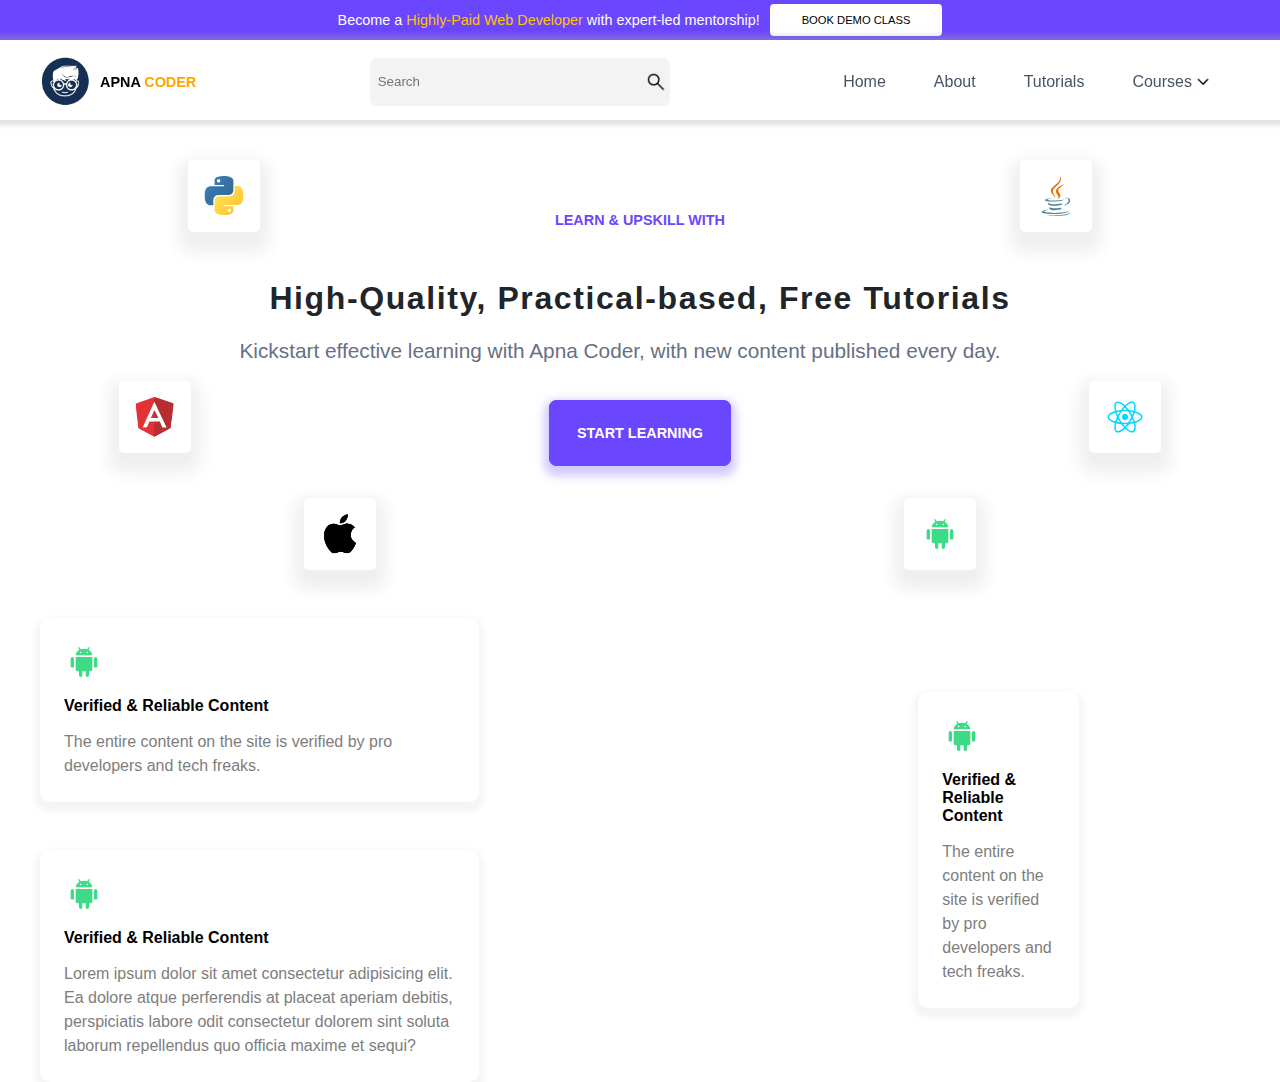
==== index.html @ d1335e88 "UpData Project" ====
<!DOCTYPE html>
<html lang="en">
  <head>
    <meta charset="UTF-8" />
    <meta name="viewport" content="width=device-width, initial-scale=1.0" />
    <title>Apna Coder</title>
    <link rel="stylesheet" href="/Style/App.css" />
    <link rel="shortcut icon" href="./images/logo.png" type="image/x-icon" />
    <link rel="stylesheet" href="./Style/Responsive Design.css">
  </head>
  <body>
    <!-- Top Bar Coding Start -->
    <div class="top_bar flex">
      <p>
        Become a <span> Highly-Paid Web Developer</span> with expert-led
        mentorship!
      </p>

      <button class="top_btn">book demo class</button>
    </div>
    <!-- Top Bar Coding End -->

    <!-- Header Coding Start -->
    <header class="header">
      <div class="header_bar container flex">
        <div class="logo flex">
          <img src="./images/logo.png" alt="" />
          <h3>Apna <span>Coder</span></h3>
        </div>

        <div class="search_bar flex">
          <input type="text" placeholder="Search" />
            <img src="./images/search.png" alt="">
        </div>

        <nav class="nav_bar">
          <ul class="flex">
            <li>Home</li>
            <li>About</li>
            <li>Tutorials</li>
            <li class="flex">
              Courses <img src="./images/arrow.png" alt="" class="img_arrow">

              <div class="courses_bar">
                <div class="box flex">
                  <div class="one flex">
                    <div class="one_img flex">
                      <img src="./images/android-img.svg" alt="" />
                      <span>Web Development</span>
                    </div>
                    <div class="one_img flex">
                      <img src="./images/android-img.svg" alt="" />
                      <span>App Development</span>
                    </div>
                    <div class="one_img flex">
                      <img src="./images/android-img.svg" alt="" />
                      <span>Web Development</span>
                    </div>
                    <div class="one_img flex">
                      <img src="./images/android-img.svg" alt="" />
                      <span>Web Development</span>
                    </div>
                    <div class="one_img flex">
                      <img src="./images/android-img.svg" alt="" />
                      <span>Web Development</span>
                    </div>
                  </div>
                  <div class="two">
                    <h1>Popular Courses</h1>
                    <p>Full Stack Web Development Course WordPress Course</p>

                    <div class="logo flex">
                      <img src="./images/logo.png" alt="" />
                      <h3>Apna <span>Coder</span></h3>
                    </div>
                  </div>
                </div>
              </div>
            </li>
          </ul>
        </nav>
        <img src="./images/menu.png" alt="" class="menu_icon">
      </div>
    </header>
    <!-- Header Coding End -->

    <!-- Home Coding Start -->
    
    <section class="home container">
        <div class="home_bar">
            <div class="logo_pro flex">
                <img src="./images/python-img.svg" alt="">
                <h3>LEARN & UPSKILL WITH</h3>
                <img src="./images/java-img.svg" alt="">
            </div>

            <div class="text_bar">
                <h1>High-Quality, Practical-based, Free Tutorials</h1>
                <p>Kickstart effective learning with Apna Coder, with new content published every day.</p>   
            </div>

            <div class="logo_pro logo_one flex">
                <img src="./images/angular-img.svg" alt="">
                <button class="btn_start">Start Learning</button>
                <img src="./images/react-img.svg" alt="">
            </div>
            
            <div class="logo_pro logo_two flex">
                <img src="./images/apple-img.svg" alt="">
                <img src="./images/android-img.svg" alt="">
            </div>

           </div>
        </div>
    </section>
    <!-- Home Coding End -->

    <!-- Section Coding Start -->

    <section class="section_one flex container">
     <div class="box_one flex">
      <div class="card flex">
        <img src="./images/android-img.svg" alt="">
        <h1>Verified & Reliable Content</h1>
        <p>The entire content on the site is verified by pro developers and tech freaks.</p>
      </div>

      <div class="card flex">
        <img src="./images/android-img.svg" alt="">
        <h1>Verified & Reliable Content</h1>
        <p>Lorem ipsum dolor sit amet consectetur adipisicing elit. Ea dolore atque perferendis at placeat aperiam debitis, perspiciatis labore odit consectetur dolorem sint soluta laborum repellendus quo officia maxime et sequi?</p>
      </div>
     </div>

     <div class="box_two flex">
      <div class="card flex">
        <img src="./images/android-img.svg" alt="">
        <h1>Verified & Reliable Content</h1>
        <p>The entire content on the site is verified by pro developers and tech freaks.</p>
      </div>
     </div>

    
    </section>

    <!-- Section Coding End -->

    <script src="JavaScript/script.js"></script>
  </body>
</html>
---- Style/App.css ----
* {
    padding: 0;
    margin: 0;
    box-sizing: border-box;
    font-family: sans-serif;
}

:root {
    --label-color-1: #667085;
    --label-color-2: #475467;
    --label-color-3: #fff;
    --label-color-4: #6b46ff;
    --label-color-5: #101828;
    --label-color-6: #344054;
    --label-color-7: #18254a;
    --label-color-8: #828fa1;
    --label-color-9: #000;
    --label-color-10: #666;
    --label-color-11: #0556f3;
    --label-color-12: #163269;
    --label-color-13: #354051;
    --label-color-14: #212529;
    --label-color-15: #007bff;
    --label-color-16: #16181b;
    --label-color-17: #99b0bb;
    --label-color-18: #86a1ae;
}

.container {
    margin-inline: auto;
    padding-inline: 40px;
}

.flex {
    display: flex;
    align-items: center;
}

ul {
    list-style: none;
}

/* ==================================== */

/* ========= Top Bar Coding Start ======== */

.top_bar {
    width: 100%;
    height: 40px;
    background-color: var(--label-color-4);
    justify-content: center;
    gap: 10px;
    position: fixed;
    top: 0; left: 0; right: 0;
    z-index: 99;
}

.top_bar p {
    color: white;
    font-size: 0.9rem;
}

.top_bar span {
    color: #ffc300;
}

.top_bar .top_btn {
    padding: 0.6rem 2rem;
    border-radius: 4px;
    border: none;
    background-color: #ffff;
    text-transform: uppercase;
    font-size: 0.7rem;
}

/* ========= Top Bar Coding End ======== */

/* ========= Header Coding End ======== */

.header {
    width: 100%;
    height: 80px;
    background-color: white;
    box-shadow: 0 0 5px 5px rgba(168, 168, 168, 0.342);
    position: fixed;
    top: 2.5rem;
    left: 0;
    z-index: 99;
}

.header .header_bar {
    justify-content: space-between;
    padding-top: 1rem;
}

.header_bar .search_bar {
    width: 25%;
    height: 3rem;
    background-color: rgb(243, 243, 243);
    padding-left: 0.5rem;
    justify-content: space-between;
    border-radius: 7px;
}

.header_bar .search_bar input {
    width: 100%;
    border: none;
    outline: none;
    background-color: rgb(243, 243, 243);
}

.header_bar .search_bar img {
    width: 25px;
    padding-right: 0.2rem;
}

.header_bar .logo img {
    width: 50px;
}

.header_bar .logo h3 {
    padding-left: 10px;
    text-transform: uppercase;
    font-size: 0.9rem;
}

.header_bar .logo span {
    color: #ffa600;
}

.header_bar nav ul {
    gap: 3rem;
}

.header_bar nav ul li {
    color: var(--label-color-2);
    cursor: pointer;
    transition: 0.4s;
}

.header_bar nav ul li:hover {
    color: var(--label-color-4);
}

nav ul li:hover .courses_bar {
    display: block;
}

.img_arrow {
    width: 20%;
    transition: 0.3s;
}

.img_arrow:hover  {
    transform: rotate(180deg);
}

.menu_icon {
    display: none;
}

.header_bar .courses_bar {
    width: 50vw;
    height: 20rem;
    background-color: white;
    border-radius: 5px;
    box-shadow: 0 0 10px 5px rgba(175, 175, 175, 0.212);
    position: absolute;
    top: 3.4rem;
    right: 3rem;
    gap: 180px;
    padding: 0.7rem;
    display: none;
}

.courses_bar .box {
    align-items: start;
    gap: 100px;
    padding-right: 5rem;
}

.courses_bar .box .one {
    flex-direction: column;
    gap: 20px;
    width: 100%;
}

.courses_bar .box .one .one_img img {
    width: 2.5rem;
    height: 2.5rem;
    background-color: #007bff;
    padding: 0.3rem;
    border-radius: 5px;
}

.courses_bar .box .one .one_img span {
    font-size: 0.8rem;
    padding-left: 10px;
    color: #163269;
}

.courses_bar .box .two  {
    padding-left: rem;
}

.courses_bar .box .two h1 {
    font-size: 1rem;
    color: #163269;
}

.courses_bar .box .two p {
    width: 150%;
    padding-top: 1rem;
    line-height: 30px;
    color: #163269;
}

.courses_bar .box .logo {
    position: absolute;
    bottom: 1rem;
    color: #163269;
}

/* ========= Header Coding End ======== */


/* ========= Home Coding Style ======== */

.home .home_bar {
    margin-top: 10rem;
}

.home .home_bar .logo_pro {
    justify-content: space-around;
}

.home .home_bar .logo_pro h3 {
    color: var(--label-color-4);
    font-size: 0.9rem;
    padding-top: 3rem;
    animation: Geting 2.5s ease-in-out;
    animation-fill-mode: both;
}

.home_bar .logo_pro img {
    width: 4.5rem;
    height: 4.5rem;
    background-color: white;
    box-shadow: 0 10px 15px 10px rgba(56, 56, 56, 0.082);
    border-radius: 5px;
    padding: 1rem;
    cursor: pointer;
    animation: Geting 2s ease-in-out;
}

.home_bar .text_bar {
    text-align: center;
    padding-top: 1rem;
}

.home_bar .text_bar h1 {
    letter-spacing: 0.1rem;
    font-size: 2rem;
    color: var(--label-color-14);
    padding-top: 2rem;
    animation: Geting 2.5s ease-in-out;
    animation-fill-mode: both;
}

.home_bar .text_bar p {
    color: var(--label-color-1);
    padding-top: 1rem;
    font-size: 1.3rem;
    width: 90%;
    padding-left: 5rem;
    line-height: 35px;
    animation: Geting 2.5s ease-in-out;
    animation-fill-mode: both;
}

.home_bar .logo_one  {
    gap: 200px;
}

.logo_one .btn_start {
    padding: 1.5rem 1.7rem;
    border: none;
    border-radius: 7px;
    color: white;
    background-color: var(--label-color-4);
    font-weight: bold;
    font-size: 0.9rem;
    margin-top: 2rem;
    transition: 0.3s;
    border: 1px solid var(--label-color-4);
    box-shadow: 0 5px 10px 5px #6b46ff4b;
    text-transform: uppercase;
    animation: Geting 2.5s ease-in-out;
    animation-fill-mode: both;
}

.logo_one .btn_start:hover {
    background-color: white;
    color: var(--label-color-4);
}

.home_bar .logo_two {
    padding-top: 2rem;
}

.home_bar .logo_two .img_home {
    width: 50%;
    padding-top: 5rem;
}

/* ========= Home Coding End ======== */

/* ========= Section One Coding Start ======== */
.section_one .box_one {
    flex-direction: column;
    align-items: start;
}

.card {
    width: 50%;
    height: 30%;
    background-color: #ffffff;
    border-radius: 10px;
    box-shadow: 0 5px 5px 5px rgba(179, 179, 179, 0.13);
    flex-direction: column;
    align-items: start;
    gap: 15px;
    padding: 1.5rem;
    margin-top: 3rem;
}

.card img {
    width: 40px;
    background-color: white;
    border-radius: 5px;
}

.card h1 {
    font-size: 1rem;
    color: black;
}

.card p {
    color: rgb(126, 125, 125);
    line-height: 1.5rem;
}







/* ========= Section One Coding End ======== */


@keyframes Geting {
    0% {
        opacity: 0;
        transform: translateY("300px");
    }

    100% {
        opacity: 1;
        transform: translateY("0");
    }
}
---- Style/Responsive Design.css ----
/* ==================== Responsive Desing ==================== */
/* =========== Responsive 930PX =========== */
@media (max-width: 930px) {
    .top_bar {
        width: 100%;
    }

    .menu_icon {
        display: block;
        width:30px;
    }

    .header_bar .nav_bar {
        display: block;
        position: absolute;
        top: 5rem;
        right: -100%;
        width: 20rem;
        height: 40vh;
        background-color:white;
        border-radius: 5px;
        box-shadow: 0 10px 5px 5px rgba(128, 128, 128, 0.185);
    }

    .header_bar .nav_bar.nav {
        right: 0;
    }

    .header_bar .nav_bar ul {
        padding-top: 1rem;
        flex-direction: column;
    }

    .nav_bar ul li:nth-child(4) {
        padding-left: 2rem;
    }

    .header_bar .search_bar {
        width: 50%;
    }
}

/* =========== Responsive 769PX =========== */

@media (max-width: 769px) {
    .top_bar p {
        width: 40vh;
    }

    .header_bar .search_bar {
        width: 50%;
    }

    .home_bar .logo_one {
        gap: 0;
    }
}

/* =========== Responsive 500PX =========== */
@media (max-width: 500px) {
    .top_bar {
        padding: 1rem;
    }

    .top_bar p {
        font-size: 0.5rem;
    }

    .top_bar .top_btn {
        width: 10rem;
        height: 2rem;
        font-size: 8px;
        font-weight: bold;
    }

    .header_bar .logo img {
        width: 30px;
    }

    .header_bar .logo h3 {
        font-size: 0.7rem;
        padding-left: 5px;
    }

    .header_bar .search_bar {
        width: 40%;
        height: 2.5rem;
    }

    .logo_pro img {
        display: none;
    }
}

/* ============ Responsive 370px ============ */
@media (max-width: 481px) {
    .home .home_bar .logo_pro h3 {
        font-size: 1rem;
    }

    .home .home_bar .text_bar h1 {
        font-size: 1.5rem;
    }

    .home .home_bar .text_bar p {
        font-size: 1rem;
        width: 120%;
        position: relative;
        right: 4rem;
        line-height: 25px;
    }

    .home .home_bar .logo_pro button {
        padding: 1rem 1rem;
        font-size: 0.6rem;
    }

}
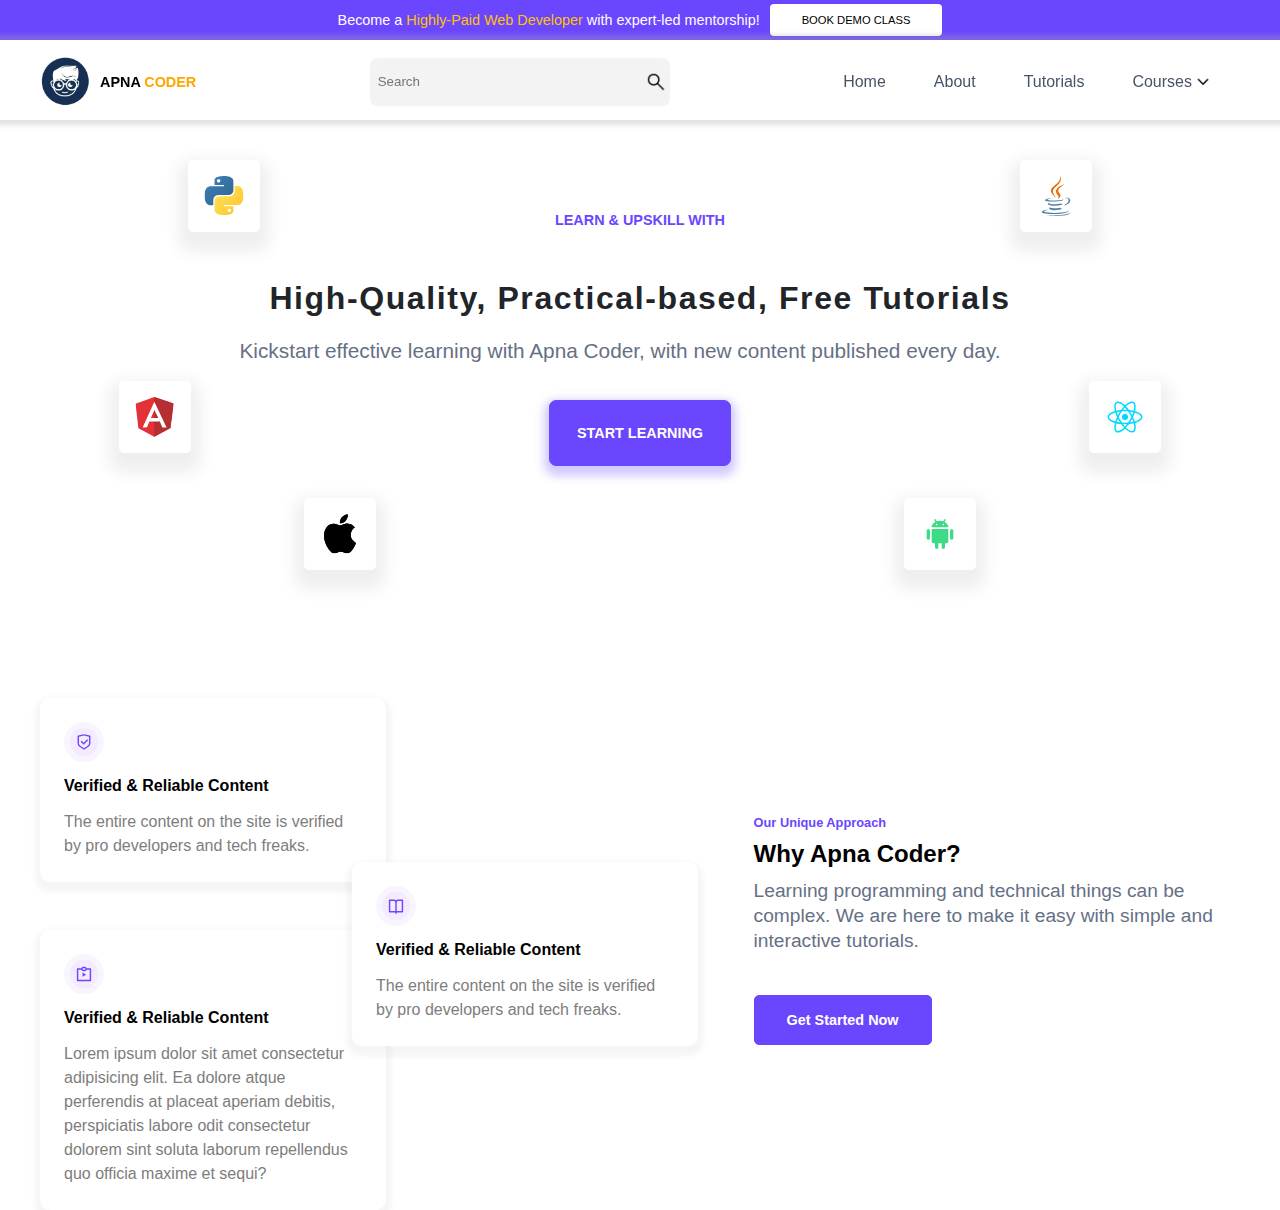
==== commit b4637eca: "upData image" ====
--- a/index.html
+++ b/index.html
@@ -45,24 +45,24 @@
                 <div class="box flex">
                   <div class="one flex">
                     <div class="one_img flex">
-                      <img src="./images/android-img.svg" alt="" />
+                      <img src="./images/web-technologies.png" alt="" />
                       <span>Web Development</span>
                     </div>
                     <div class="one_img flex">
-                      <img src="./images/android-img.svg" alt="" />
+                      <img src="./images/appdev.png" alt="" />
                       <span>App Development</span>
                     </div>
                     <div class="one_img flex">
-                      <img src="./images/android-img.svg" alt="" />
-                      <span>Web Development</span>
+                      <img src="./images/digital-marketing.png" alt="" />
+                      <span>Digital Marketing</span>
                     </div>
                     <div class="one_img flex">
-                      <img src="./images/android-img.svg" alt="" />
-                      <span>Web Development</span>
+                      <img src="./images/digital-marketing.png" alt="" />
+                      <span>Professional Training</span>
                     </div>
                     <div class="one_img flex">
-                      <img src="./images/android-img.svg" alt="" />
-                      <span>Web Development</span>
+                      <img src="./images/cyber-security-1.png" alt="" />
+                      <span>Cyber Security</span>
                     </div>
                   </div>
                   <div class="two">
@@ -120,13 +120,13 @@
     <section class="section_one flex container">
      <div class="box_one flex">
       <div class="card flex">
-        <img src="./images/android-img.svg" alt="">
+        <img src="./images/1.svg" alt="">
         <h1>Verified & Reliable Content</h1>
         <p>The entire content on the site is verified by pro developers and tech freaks.</p>
       </div>
 
       <div class="card flex">
-        <img src="./images/android-img.svg" alt="">
+        <img src="./images/2.svg" alt="">
         <h1>Verified & Reliable Content</h1>
         <p>Lorem ipsum dolor sit amet consectetur adipisicing elit. Ea dolore atque perferendis at placeat aperiam debitis, perspiciatis labore odit consectetur dolorem sint soluta laborum repellendus quo officia maxime et sequi?</p>
       </div>
@@ -134,13 +134,18 @@
 
      <div class="box_two flex">
       <div class="card flex">
-        <img src="./images/android-img.svg" alt="">
+        <img src="./images/3.svg" alt="">
         <h1>Verified & Reliable Content</h1>
         <p>The entire content on the site is verified by pro developers and tech freaks.</p>
       </div>
      </div>
 
-    
+     <div class="box_there flex">
+      <h4>Our Unique Approach</h4>
+      <h2>Why Apna Coder?</h2>
+      <p>Learning programming and technical things can be complex. We are here to make it easy with simple and interactive tutorials.</p>
+      <button class="btn_now">Get Started Now</button>
+     </div>
     </section>
 
     <!-- Section Coding End -->
--- a/Style/App.css
+++ b/Style/App.css
@@ -40,6 +40,24 @@
     list-style: none;
 }
 
+.btn_now {
+    padding: 1rem 2rem;
+    border: none;
+    border-radius: 5px;
+    color: white;
+    font-weight: bold;
+    background-color: var(--label-color-4);
+    font-size: 0.9rem;
+    border: 1px solid var(--label-color-4);
+    transition: 0.4s;
+    margin-top: 2rem;
+}
+
+.btn_now:hover {
+    background: none;
+    color: var(--label-color-4);
+}
+
 /* ==================================== */
 
 /* ========= Top Bar Coding Start ======== */
@@ -186,15 +204,14 @@
 }
 
 .courses_bar .box .one .one_img img {
-    width: 2.5rem;
-    height: 2.5rem;
-    background-color: #007bff;
+    width: 3rem;
+    height: 3rem;
     padding: 0.3rem;
     border-radius: 5px;
 }
 
 .courses_bar .box .one .one_img span {
-    font-size: 0.8rem;
+    font-size: 0.7rem;
     padding-left: 10px;
     color: #163269;
 }
@@ -316,13 +333,19 @@
 /* ========= Home Coding End ======== */
 
 /* ========= Section One Coding Start ======== */
-.section_one .box_one {
+.section_one {
+    margin-top: 5rem;
+}
+
+ .box_one {
     flex-direction: column;
     align-items: start;
+    width: 60%;
+    
 }
 
 .card {
-    width: 50%;
+    width: 27vw;
     height: 30%;
     background-color: #ffffff;
     border-radius: 10px;
@@ -350,9 +373,30 @@
     line-height: 1.5rem;
 }
 
-
-
-
+.box_two {
+    position: absolute;
+    left: 22rem;
+    width: 27vw;
+}
+
+.box_there {
+    margin-left: 23rem;
+    flex-direction: column;
+    align-items: start;
+    gap: 10px;
+}
+
+.box_there h4 {
+    color: var(--label-color-4);
+    font-size: 0.8rem;
+}
+
+.box_there p {
+    width: 100%;
+    line-height: 25px;
+    font-size: 1.2rem;
+    color: var(--label-color-1);
+}
 
 
 
--- a/Style/Responsive Design.css
+++ b/Style/Responsive Design.css
@@ -37,6 +37,17 @@
 
     .header_bar .search_bar {
         width: 50%;
+    }
+
+    .section_one {
+        flex-direction: column-reverse;
+    }
+
+    .section_one .box_there {
+        text-align: center;
+        align-items: center;
+        position: relative;
+        right: 20%;
     }
 }
 
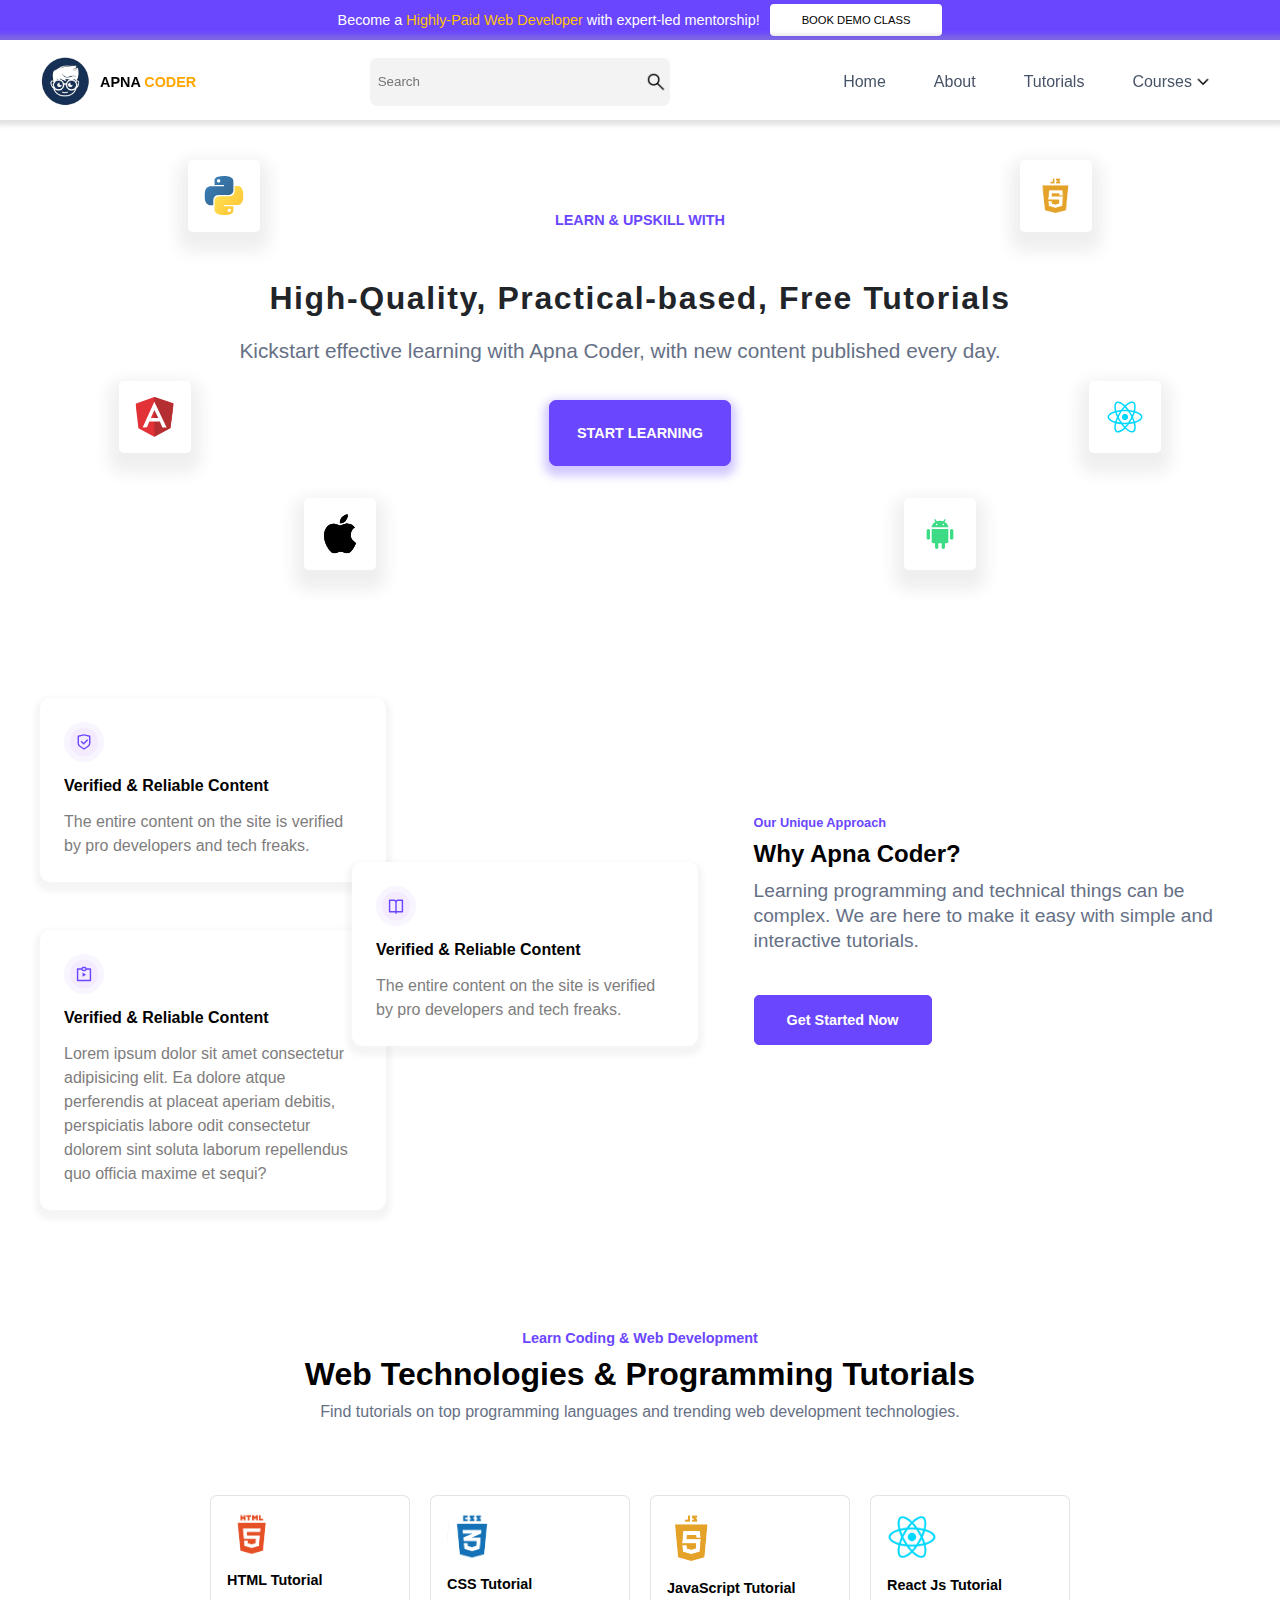
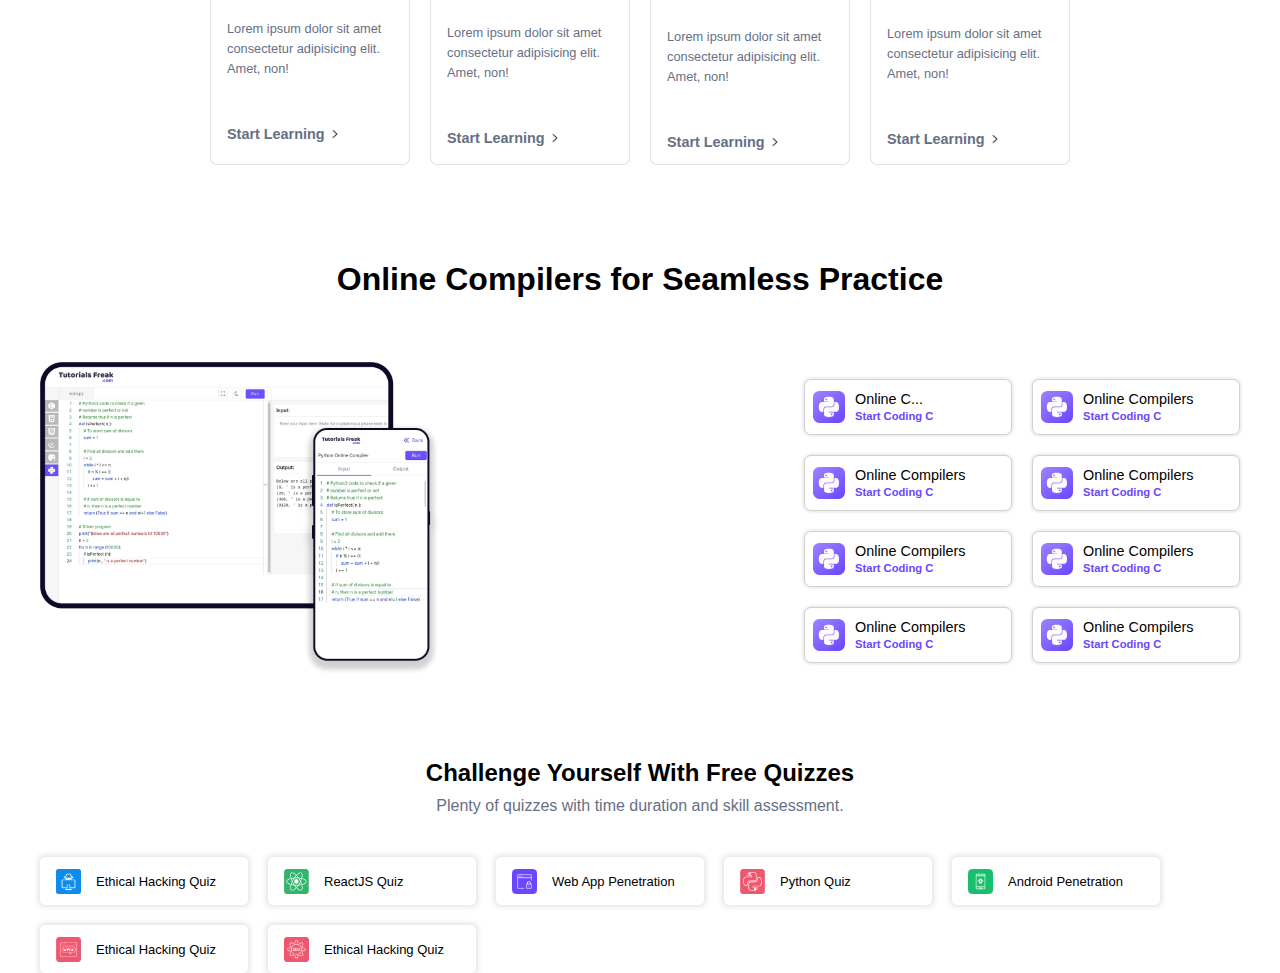
==== commit d2c37d9a: "UpData 3" ====
--- a/index.html
+++ b/index.html
@@ -91,7 +91,7 @@
             <div class="logo_pro flex">
                 <img src="./images/python-img.svg" alt="">
                 <h3>LEARN & UPSKILL WITH</h3>
-                <img src="./images/java-img.svg" alt="">
+                <img src="./images/js.png" alt="">
             </div>
 
             <div class="text_bar">
@@ -113,8 +113,9 @@
            </div>
         </div>
     </section>
+
     <!-- Home Coding End -->
-
+    
     <!-- Section Coding Start -->
 
     <section class="section_one flex container">
@@ -150,6 +151,187 @@
 
     <!-- Section Coding End -->
 
+     <!-- Section Web Dev Coding Start -->
+
+     <section class="learn_coder container flex">
+      <h3>Learn Coding & Web Development</h3>
+      <h1>Web Technologies & Programming Tutorials</h1>
+      <p>Find tutorials on top programming languages and trending web development technologies.</p>
+
+      <div class="learn_bar flex">
+        <div class="box_learn flex">
+          <img src="./images/html5.png" alt="">
+          <h3>HTML Tutorial</h3>
+          <p>Lorem ipsum dolor sit amet consectetur adipisicing elit. Amet, non!</p>
+
+          <div class="learn flex">
+            <h4>Start Learning</h4>
+            <img src="./images/arrow_forward.png" alt="">
+          </div>
+        </div>
+
+        <div class="box_learn flex">
+          <img src="./images/css.png" alt="">
+          <h3>CSS Tutorial</h3>
+          <p>Lorem ipsum dolor sit amet consectetur adipisicing elit. Amet, non!</p>
+
+          <div class="learn flex">
+            <h4>Start Learning</h4>
+            <img src="./images/arrow_forward.png" alt="">
+          </div>
+        </div>
+
+        <div class="box_learn flex">
+          <img src="./images/js.png" alt="">
+          <h3>JavaScript Tutorial</h3>
+          <p>Lorem ipsum dolor sit amet consectetur adipisicing elit. Amet, non!</p>
+
+          <div class="learn flex">
+            <h4>Start Learning</h4>
+            <img src="./images/arrow_forward.png" alt="">
+          </div>
+        </div>
+
+        <div class="box_learn flex">
+          <img src="./images/react.png" alt="">
+          <h3>React Js Tutorial</h3>
+          <p>Lorem ipsum dolor sit amet consectetur adipisicing elit. Amet, non!</p>
+
+          <div class="learn flex">
+            <h4>Start Learning</h4>
+            <img src="./images/arrow_forward.png" alt="">
+          </div>
+        </div>
+        
+      </div>
+    </section>
+
+    <!-- Section Web Dev Coding Start -->
+    
+    <!-- Section Online Coding Start -->
+
+    <section class="online_bar container">
+      <h1>Online Compilers for Seamless Practice</h1>
+
+      <div class="online_box flex">
+        <div class="image">
+          <img src="./images/compilor.webp" alt="">
+        </div>
+        <div class="box_gap flex">
+          <div class="box_bar flex">
+            <div class="box_img flex">
+              <img src="./images/python2.svg" alt="">
+              <div class="online_text flex">
+                <h4>Online C...</h4>
+                <span>Start Coding C</span>
+              </div>
+            </div>
+  
+            <div class="box_img flex">
+              <img src="./images/python2.svg" alt="">
+              <div class="online_text flex">
+                <h4>Online Compilers</h4>
+                <span>Start Coding C</span>
+              </div>
+            </div>
+  
+            <div class="box_img flex">
+              <img src="./images/python2.svg" alt="">
+              <div class="online_text flex">
+                <h4>Online Compilers</h4>
+                <span>Start Coding C</span>
+              </div>
+            </div>
+  
+            <div class="box_img flex">
+              <img src="./images/python2.svg" alt="">
+              <div class="online_text flex">
+                <h4>Online Compilers</h4>
+                <span>Start Coding C</span>
+              </div>
+            </div>
+          </div>
+  
+          <div class="box_bar flex">
+            <div class="box_img flex">
+              <img src="./images/python2.svg" alt="">
+              <div class="online_text flex">
+                <h4>Online Compilers</h4>
+                <span>Start Coding C</span>
+              </div>
+            </div>
+  
+            <div class="box_img flex">
+              <img src="./images/python2.svg" alt="">
+              <div class="online_text flex">
+                <h4>Online Compilers</h4>
+                <span>Start Coding C</span>
+              </div>
+            </div>
+  
+            <div class="box_img flex">
+              <img src="./images/python2.svg" alt="">
+              <div class="online_text flex">
+                <h4>Online Compilers</h4>
+                <span>Start Coding C</span>
+              </div>
+            </div>
+  
+            <div class="box_img flex">
+              <img src="./images/python2.svg" alt="">
+              <div class="online_text flex">
+                <h4>Online Compilers</h4>
+                <span>Start Coding C</span>
+              </div>
+            </div>
+          </div>
+        </div>
+      </div>
+    </section>
+
+    <!-- Section Online Coding End -->
+
+    <!-- Section Challenge Coding End -->
+
+    <div class="challenge container flex">
+      <h2>Challenge Yourself With Free Quizzes</h2>
+      <p>Plenty of quizzes with time duration and skill assessment.</p>
+
+      <div class="challenge_bar flex">
+        <div class="free_box flex">
+          <img src="./images/cyber-security-1.png" alt="">
+          <span>Ethical Hacking Quiz</span>
+        </div>
+        <div class="free_box flex">
+          <img src="./images/react-icon.png" alt="">
+          <span>ReactJS Quiz</span>
+        </div>
+        <div class="free_box flex">
+          <img src="./images/web app.png" alt="">
+          <span>Web App Penetration</span>
+        </div>
+        <div class="free_box flex">
+          <img src="./images/py.png" alt="">
+          <span>Python Quiz</span>
+        </div>
+        <div class="free_box flex">
+          <img src="./images/app.png" alt="">
+          <span>Android Penetration</span>
+        </div>
+        <div class="free_box flex">
+          <img src="./images/web-technologies.png" alt="">
+          <span>Ethical Hacking Quiz</span>
+        </div>
+        <div class="free_box flex">
+          <img src="./images/seo.png" alt="">
+          <span>Ethical Hacking Quiz</span>
+        </div>
+      </div>
+
+    </div> 
+
+    <!-- Section Challenge Coding End -->
+
     <script src="JavaScript/script.js"></script>
   </body>
 </html>
--- a/Style/App.css
+++ b/Style/App.css
@@ -398,9 +398,183 @@
     color: var(--label-color-1);
 }
 
-
-
 /* ========= Section One Coding End ======== */
+
+/* ========= Section Web Dev Coding Start ======== */
+
+.learn_coder {
+    margin-top: 7.5rem;
+    flex-direction: column;
+    gap: 10px;
+}
+
+.learn_coder h3 {
+    font-size: 0.9rem;
+    color: var(--label-color-4);
+}
+
+.learn_coder p {
+    color: var(--label-color-1);
+}
+
+.learn_bar {
+    gap: 20px;
+    margin-top: 4rem;
+}
+
+.learn_bar .box_learn {
+    width: 200px;
+    height: 270px;
+    background-color: white;
+    border-radius: 7px;
+    border: 1px solid rgba(221, 221, 221, 0.788);
+    transition: 0.4s;
+    padding: 1rem;
+    flex-direction: column;
+    align-items: start;
+    gap: 15px;
+}
+
+.learn_bar .box_learn:hover {
+    box-shadow: 0 0 10px 7px rgba(238, 238, 238, 0.692);
+    cursor: pointer;
+    color: var(--label-color-11);
+}
+
+.learn_bar .box_learn:hover h3 {
+    color: var(--label-color-4);
+}
+
+.learn_bar .box_learn img {
+    width: 50px;
+}
+
+.learn_bar .box_learn h3 {
+    color: black;
+}
+
+.learn_bar .box_learn p {
+    padding-top: 1rem;
+    font-size: 0.8rem;
+    line-height: 20px;
+}
+
+.learn_bar .box_learn .learn {
+    color: var(--label-color-1);
+    font-size: 0.9rem;
+    padding-top: 2rem;
+}
+
+.box_learn .learn img {
+    width: 10px;
+    margin-left: 5px;
+}
+
+/* ========= Section Web Dev Coding End ======== */
+
+/* ========= Section Online Coding Start ======== */
+
+.online_bar {
+    text-align: center;
+    margin-top: 6rem;
+}
+
+.online_bar .online_box {
+    margin-top: 4rem;
+    justify-content: space-between;
+}
+
+.online_box .image img {
+    width: 25rem;
+}
+
+.box_gap {
+    gap: 20px;
+}
+
+.online_box .box_bar .box_img {
+    width: 13rem;
+    height: 3.5rem;
+    border: 1px solid rgba(128, 128, 128, 0.37);
+    padding: 0.5rem;
+    border-radius: 7px;
+    gap: 10px;
+    box-shadow: 0 0 2px 2px rgba(173, 173, 173, 0.199);
+    cursor: pointer;
+}
+
+.online_box .box_bar .box_img img {
+    width: 2rem;
+}
+
+.box_bar .box_img .online_text {
+    flex-direction: column;
+    align-items: start;
+    gap: 3px;
+}
+
+.box_bar .box_img .online_text h4 {
+    font-weight: 200;
+    font-size: 0.9rem;
+}
+
+.box_img .online_text span {
+    font-size: 0.7rem;
+    color: var(--label-color-4);
+    font-weight: bold;
+}
+
+.box_bar {
+    flex-direction: column;
+    gap: 20px;
+}
+
+/* ========= Section Online Coding End ======== */
+
+/* ========= Section Challenge Coding Start ======== */
+
+.challenge {
+    flex-direction: column;
+    margin-top: 5rem;
+    gap: 10px;
+}
+
+.challenge p {
+    color: var(--label-color-1);
+}
+
+.challenge .challenge_bar {
+    flex-wrap: wrap;
+    margin-top: 2rem;
+    gap: 20px;
+    cursor: pointer;
+}
+
+.challenge .challenge_bar .free_box {
+    width: 13rem;
+    height: 3rem;
+    background-color: rgb(255, 255, 255);
+    box-shadow: 0 0 5px 2px rgba(196, 196, 196, 0.459);
+    border-radius: 5px;
+    padding: 1rem;
+    gap: 15px;
+    transition: all 0.5s;
+}
+
+.challenge_bar .free_box:hover {
+    border: 1px solid var(--label-color-11);
+    transform: translateX(3px);
+}
+
+.challenge_bar .free_box img {
+    width: 25px;
+}
+
+.challenge_bar .free_box span {
+    font-size: 13px;
+}
+
+/* ========= Section Challenge Coding End ======== */
 
 
 @keyframes Geting {
--- a/Style/Responsive Design.css
+++ b/Style/Responsive Design.css
@@ -47,8 +47,36 @@
         text-align: center;
         align-items: center;
         position: relative;
-        right: 20%;
-    }
+        right: 27%;
+        margin-top: 3rem;
+        gap: 30px;
+        width: 90%;
+    }
+
+
+    .section_one .card {
+        width: 80vw;
+        margin-right: 10rem;
+    }
+
+    .box_two .card {
+       position: absolute;
+       top: 0.5rem;
+       left: -10rem;
+       width: 30rem;
+       height: 12rem;
+    }
+
+    .online_bar {
+        margin-top: 20rem;
+    }
+
+    .online_box {
+        flex-direction: column;
+    }
+    
+
+
 }
 
 /* =========== Responsive 769PX =========== */
@@ -65,6 +93,35 @@
     .home_bar .logo_one {
         gap: 0;
     }
+
+    .section_one .card {
+        position: relative;
+        right: 5rem;
+    }
+
+    
+    .box_two .card {
+        position: absolute;
+        top: 0.5rem;
+        left: -18rem;
+        /* width: 30rem;
+        height: 12rem; */
+     }
+
+     .box_gap {
+        margin-top: 3rem;
+     }
+
+     .section_one .box_there {
+        margin-right: 4rem;
+     }
+
+     .online_box .image img {
+        width: 60vw;
+    }
+    
+
+
 }
 
 /* =========== Responsive 500PX =========== */
@@ -101,9 +158,22 @@
     .logo_pro img {
         display: none;
     }
+
+    .section_one .card {
+        position: relative;
+        right: 6rem;
+    }
+
+    .box_there {
+        padding-right: 60px;
+    }
+
+    .box_there p {
+        width: 130%;
+    }
 }
 
-/* ============ Responsive 370px ============ */
+/* ============ Responsive 481px ============ */
 @media (max-width: 481px) {
     .home .home_bar .logo_pro h3 {
         font-size: 1rem;
@@ -126,4 +196,24 @@
         font-size: 0.6rem;
     }
 
+    .box_one .card {
+        margin-left: 1.5rem;
+
+    }
+
+    .box_two {
+        top: 90rem;
+        left: 19rem;
+        width: 37rem;
+    }
+
+    .section_one .box_there {
+        margin-right: 163px;
+        width: 100%;
+    }
+
+    .online_bar .box_gap {
+        flex-direction: column;
+    }
+
 }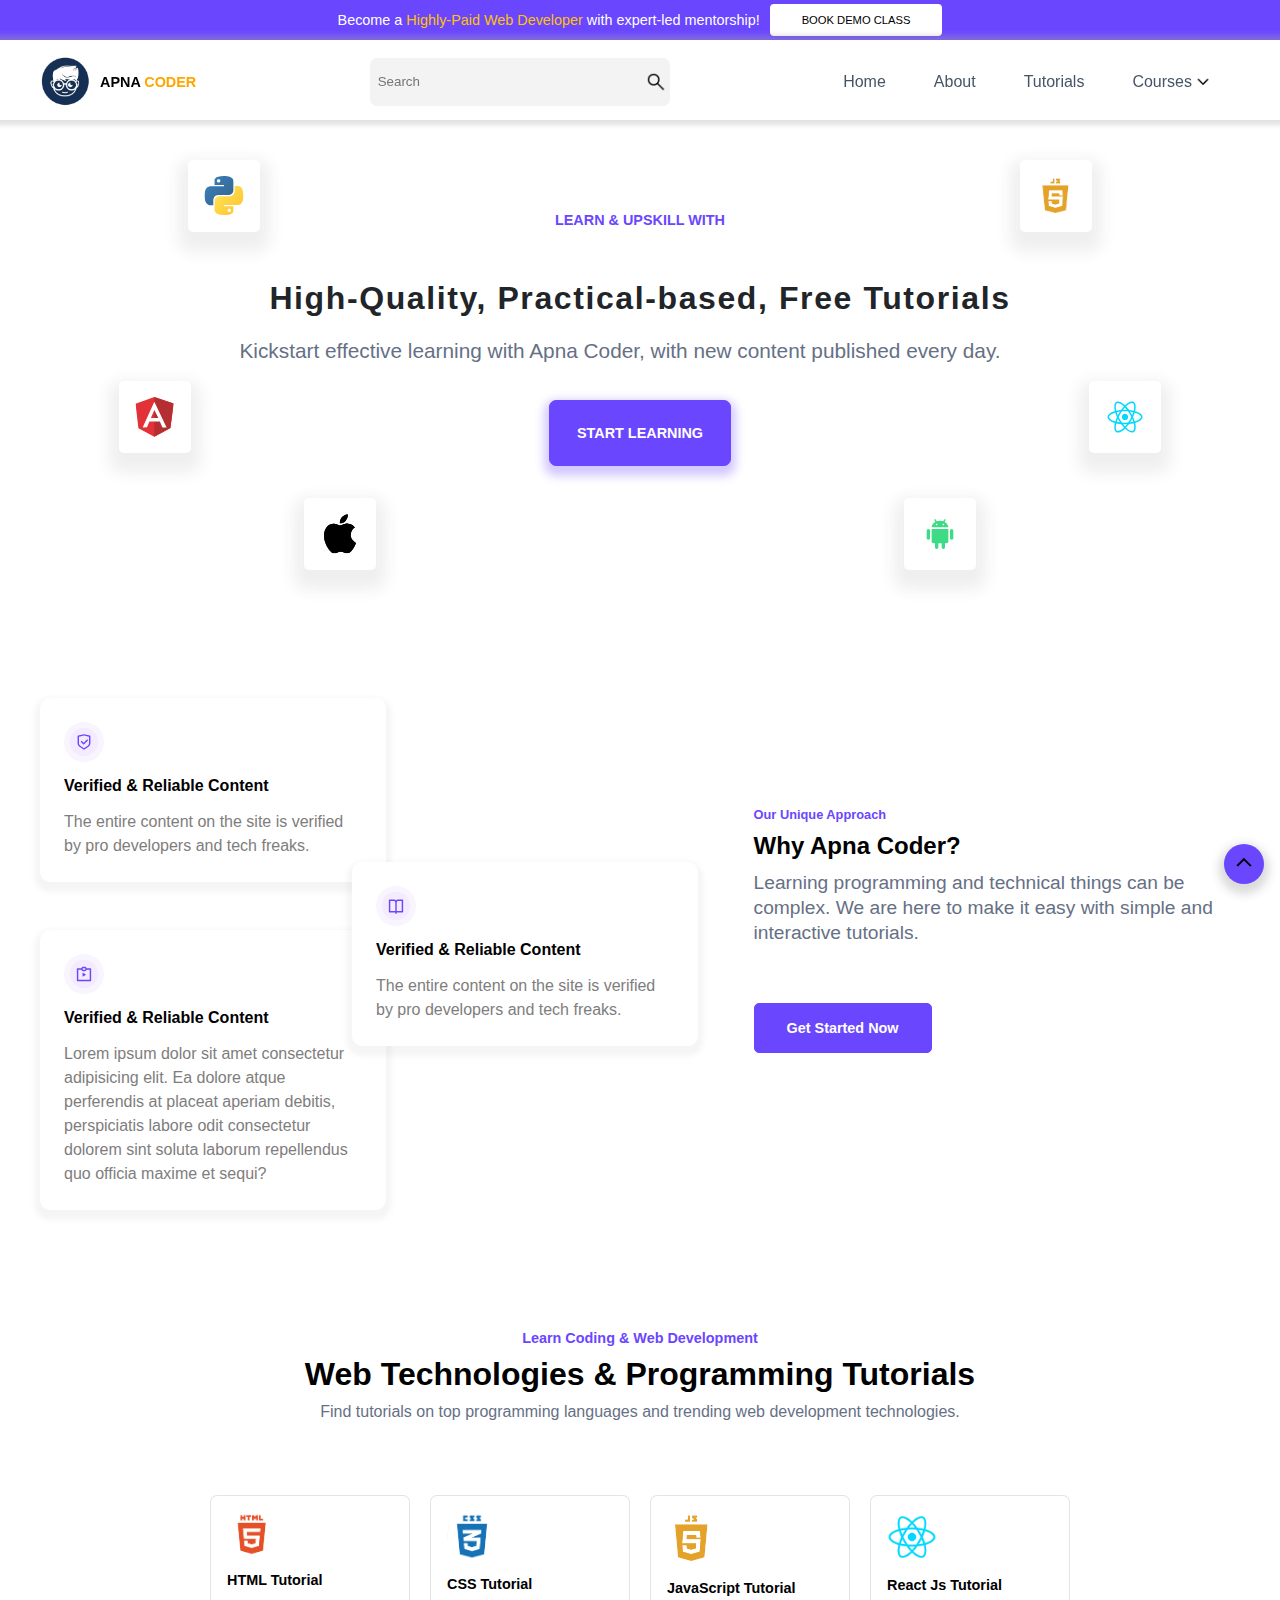
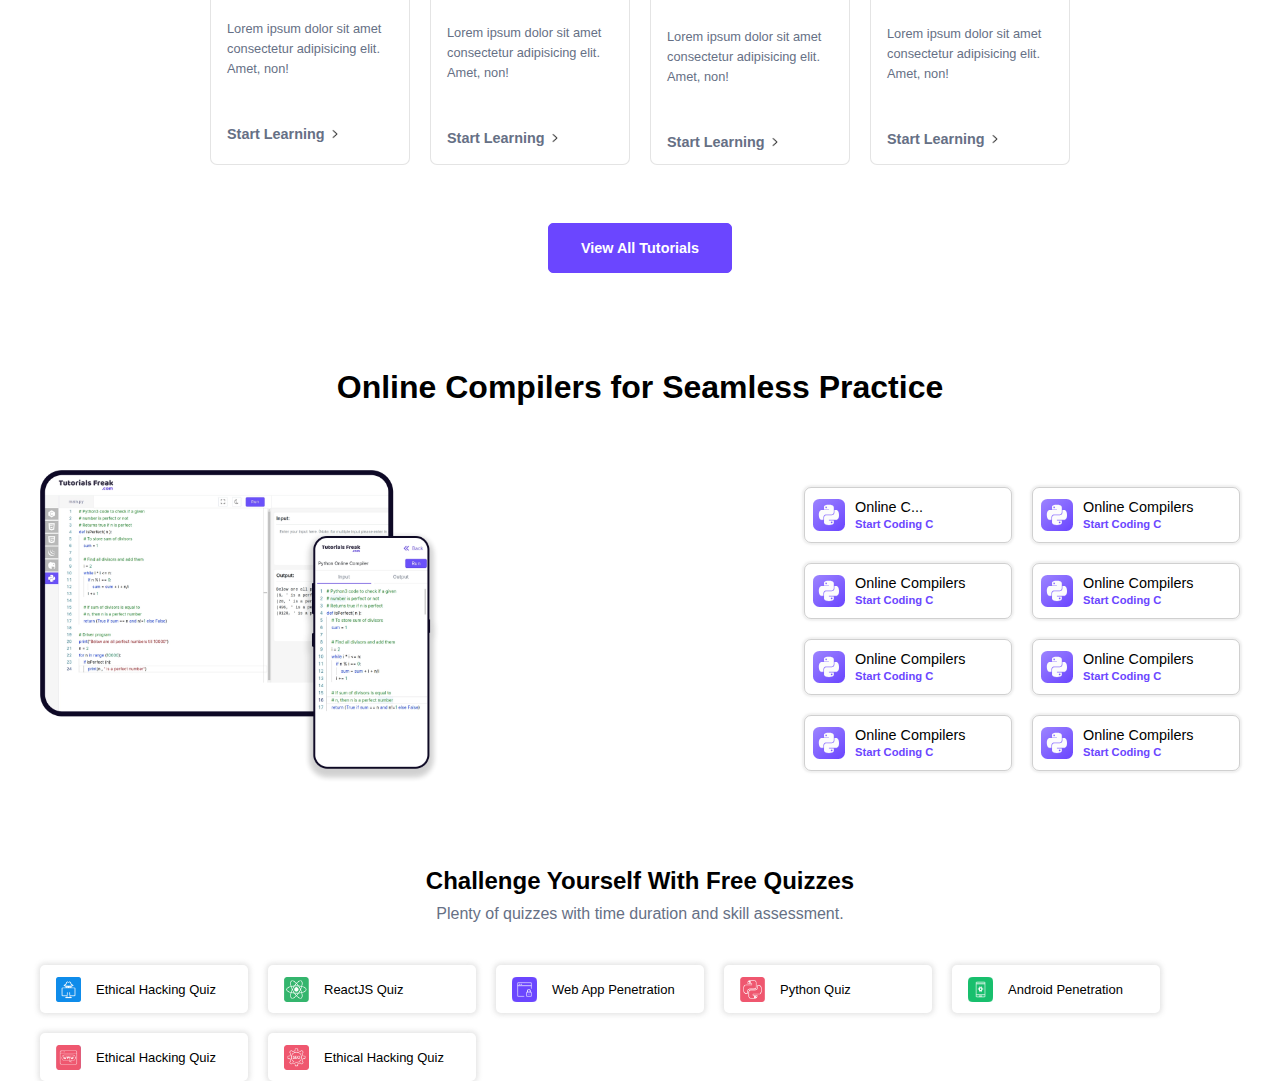
==== commit da53e918: "UpData 4" ====
--- a/index.html
+++ b/index.html
@@ -86,7 +86,7 @@
 
     <!-- Home Coding Start -->
     
-    <section class="home container">
+    <section class="home container" id="home">
         <div class="home_bar">
             <div class="logo_pro flex">
                 <img src="./images/python-img.svg" alt="">
@@ -109,8 +109,13 @@
                 <img src="./images/apple-img.svg" alt="">
                 <img src="./images/android-img.svg" alt="">
             </div>
-
            </div>
+        </div>
+
+        <div class="icon_arrow" id="home">
+          <a href="#">
+            <img src="./images/arrow.png" alt="">
+          </a>
         </div>
     </section>
 
@@ -202,8 +207,10 @@
             <img src="./images/arrow_forward.png" alt="">
           </div>
         </div>
-        
-      </div>
+      </div>
+
+      <button class="btn_now">View All Tutorials</button>
+
     </section>
 
     <!-- Section Web Dev Coding Start -->
@@ -327,7 +334,6 @@
           <span>Ethical Hacking Quiz</span>
         </div>
       </div>
-
     </div> 
 
     <!-- Section Challenge Coding End -->
--- a/Style/App.css
+++ b/Style/App.css
@@ -50,7 +50,7 @@
     font-size: 0.9rem;
     border: 1px solid var(--label-color-4);
     transition: 0.4s;
-    margin-top: 2rem;
+    margin-top: 3rem;
 }
 
 .btn_now:hover {
@@ -330,6 +330,32 @@
     padding-top: 5rem;
 }
 
+.home .icon_arrow {
+    width: 2.5rem;
+    height: 2.5rem;
+    background-color: var(--label-color-4);
+    border-radius: 50%;
+    display: flex;
+    align-items: center;
+    justify-content: center;
+    box-shadow: 0 5px 10px 5px #3f3f3f31;
+    position: fixed;
+    right: 1rem;
+    bottom: 1rem;
+    cursor: pointer;
+    transition: 0.4s;
+    z-index: 99;
+}
+
+.home .icon_arrow:hover {
+    transform: translateY(-8px);
+}
+
+.home .icon_arrow img {
+    width: 30px;
+    transform: rotate(180deg);
+}
+
 /* ========= Home Coding End ======== */
 
 /* ========= Section One Coding Start ======== */
--- a/Style/Responsive Design.css
+++ b/Style/Responsive Design.css
@@ -55,24 +55,32 @@
 
 
     .section_one .card {
-        width: 80vw;
+        width: 60vw;
         margin-right: 10rem;
     }
 
     .box_two .card {
-       position: absolute;
-       top: 0.5rem;
-       left: -10rem;
-       width: 30rem;
-       height: 12rem;
-    }
-
+        position: absolute;
+        top: 0.5rem;
+        left: -10rem;
+        width: 60vw;
+        height: 12rem;
+     }
+ 
     .online_bar {
         margin-top: 20rem;
     }
 
     .online_box {
         flex-direction: column;
+    }
+
+    .learn_coder {
+        margin-top: 20rem;
+    }
+
+    .learn_coder .learn_bar {
+        flex-wrap: wrap;
     }
     
 
@@ -94,20 +102,20 @@
         gap: 0;
     }
 
-    .section_one .card {
-        position: relative;
-        right: 5rem;
-    }
-
-    
+   
+    .section_one .card {
+        width: 60vw;
+        margin-right: 10rem;
+    }
+
     .box_two .card {
         position: absolute;
         top: 0.5rem;
-        left: -18rem;
-        /* width: 30rem;
-        height: 12rem; */
-     }
-
+        left: -13rem;
+        width: 60vw;
+        height: 12rem;
+     }
+ 
      .box_gap {
         margin-top: 3rem;
      }
@@ -118,6 +126,10 @@
 
      .online_box .image img {
         width: 60vw;
+    }
+
+      .learn_coder .learn_bar .box_learn {
+        width: 100%;
     }
     
 
@@ -128,6 +140,7 @@
 @media (max-width: 500px) {
     .top_bar {
         padding: 1rem;
+        width: 100vw;
     }
 
     .top_bar p {
@@ -141,6 +154,10 @@
         font-weight: bold;
     }
 
+    .header {
+        width: 100vw;
+    }
+
     .header_bar .logo img {
         width: 30px;
     }
@@ -155,6 +172,16 @@
         height: 2.5rem;
     }
 
+    .home .home_bar .text_bar {
+        padding-left: 2rem;
+        width: 100%;
+        text-align: center;
+    }
+
+    .section_one .box_there {
+        margin-right: 8rem;
+    }
+
     .logo_pro img {
         display: none;
     }
@@ -171,10 +198,52 @@
     .box_there p {
         width: 130%;
     }
+
+    .section_one .card {
+        width: 80vw;
+        margin-left: 1.5rem
+    }
+
+    .box_two .card {
+        position: absolute;
+        top: 0.5rem;
+        left: -20.2rem;
+        width: 80vw;
+        height: 12rem;
+     }
+
+     .online_bar {
+        margin-top: 10rem;
+     }
+
+     .online_bar .box_gap {
+        flex-wrap: wrap;
+     }
+
+     .online_bar .online_box .image img {
+        width: 70vw;
+     }
+
+     .online_bar .online_box .box_gap .box_bar .box_img {
+        width: 100%;
+     }
+   .box_gap .box_bar {
+
+        width: 80vw;
+     }
+
+     .challenge  {
+        text-align: center;
+     }
+ 
+    .challenge  .challenge_bar .free_box {
+        width: 100%;
+     }
+
 }
 
-/* ============ Responsive 481px ============ */
-@media (max-width: 481px) {
+/* ============ Responsive 381px ============ */
+@media (max-width: 381px) {
     .home .home_bar .logo_pro h3 {
         font-size: 1rem;
     }
@@ -201,19 +270,38 @@
 
     }
 
-    .box_two {
-        top: 90rem;
-        left: 19rem;
-        width: 37rem;
-    }
-
     .section_one .box_there {
         margin-right: 163px;
         width: 100%;
     }
 
+    .section_one .card {
+        width: 70vw;
+        margin-left: 3rem
+    }
+
+    .box_two .card {
+        position: absolute;
+        top: 0.5rem;
+        left: -22rem;
+        width: 70vw;
+        height: 12rem;
+     }
+
     .online_bar .box_gap {
         flex-direction: column;
     }
 
+    .learn_coder {
+        text-align: center;
+    }
+
+    .learn_coder .learn_bar {
+        margin-right: -15rem;
+    }
+
+    .learn_coder .learn_bar .box_learn {
+        width: 70vw;
+    }
+
 }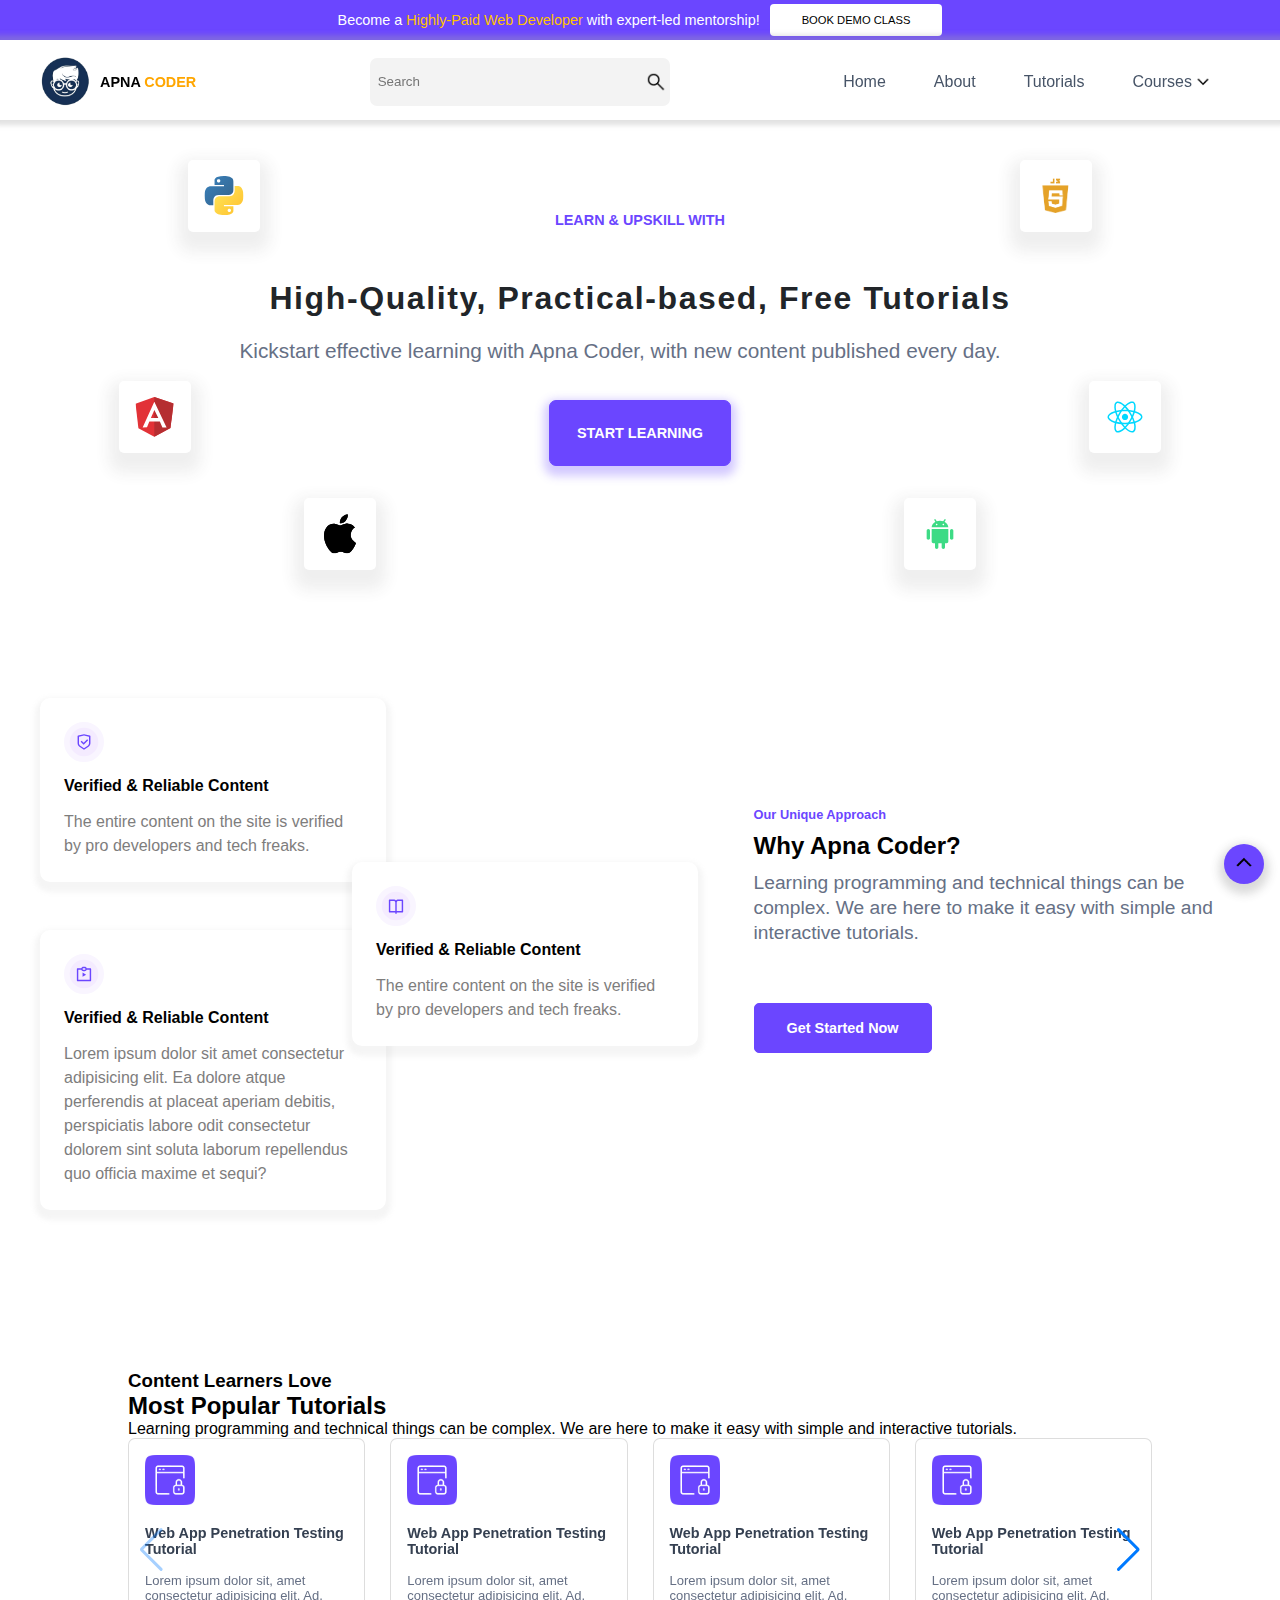
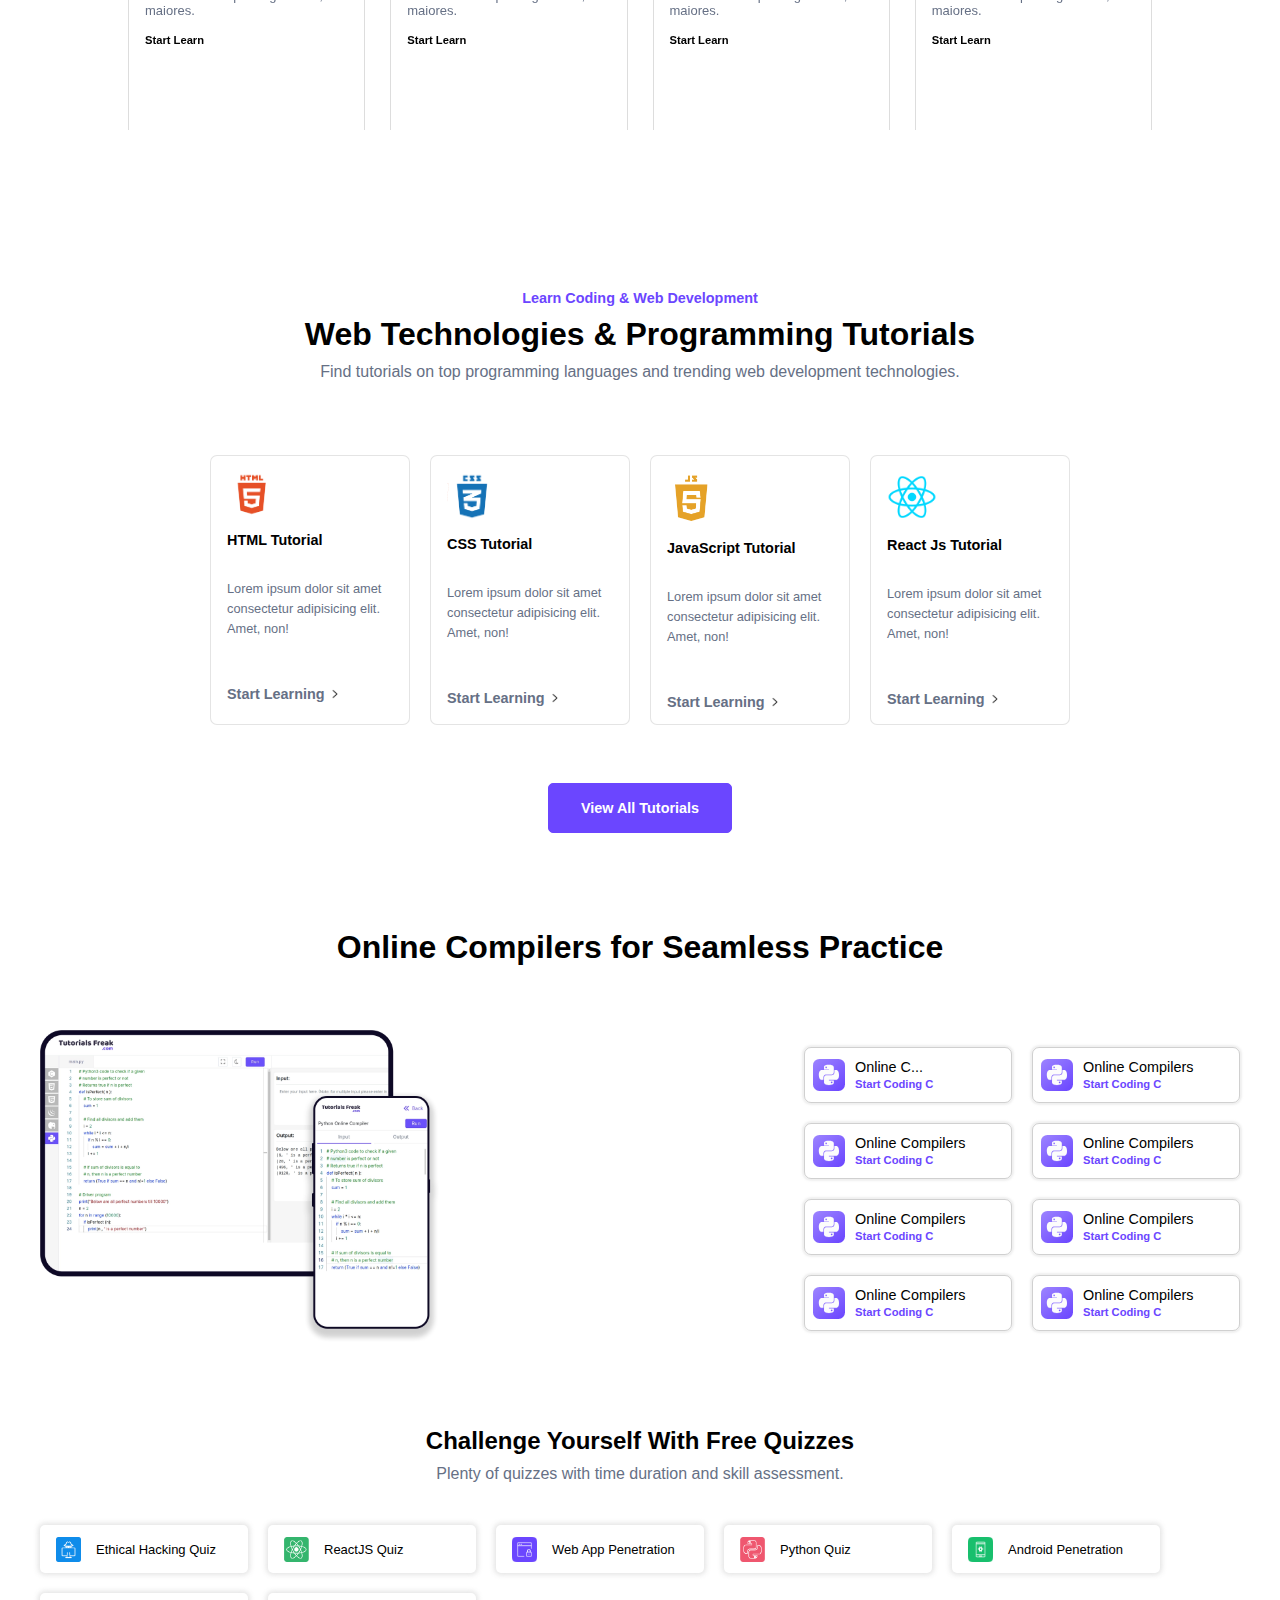
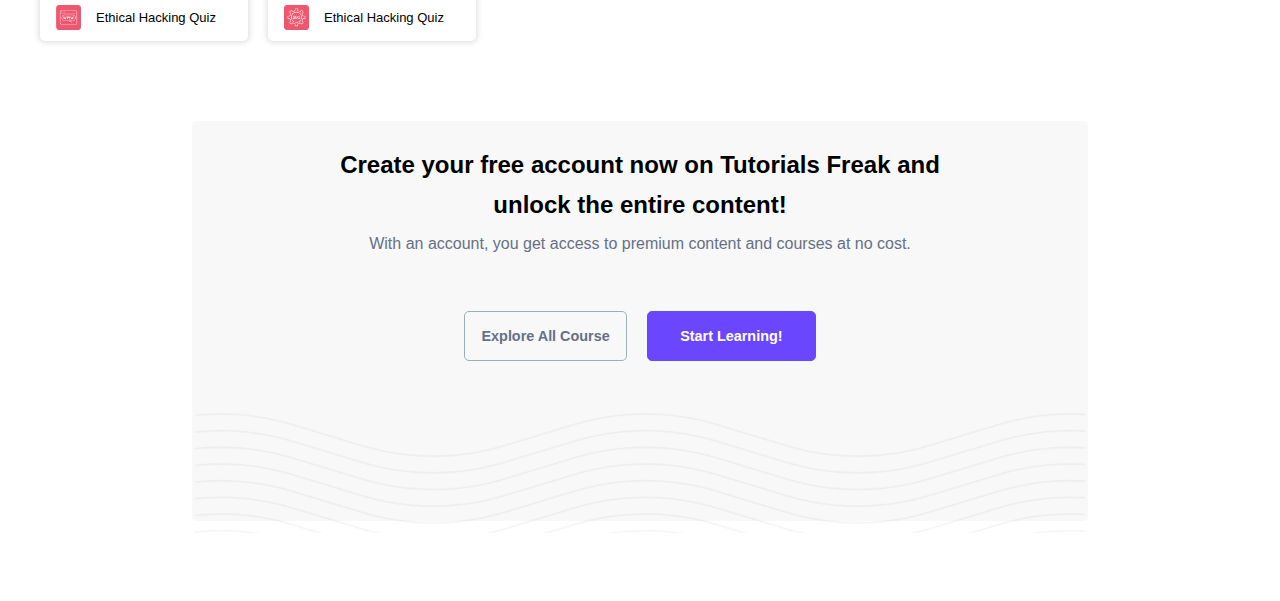
==== commit 7f712b10: "UpData 3" ====
--- a/index.html
+++ b/index.html
@@ -5,11 +5,13 @@
     <meta name="viewport" content="width=device-width, initial-scale=1.0" />
     <title>Apna Coder</title>
     <link rel="stylesheet" href="/Style/App.css" />
-    <link rel="shortcut icon" href="./images/logo.png" type="image/x-icon" />
     <link rel="stylesheet" href="./Style/Responsive Design.css">
+    <link rel="stylesheet" href="https://cdn.jsdelivr.net/npm/swiper@11/swiper-bundle.min.css" />
+    <link rel="stylesheet" href="https://fonts.googleapis.com/css2?family=Material+Symbols+Outlined:opsz,wght,FILL,GRAD@24,400,0,0" />
   </head>
   <body>
     <!-- Top Bar Coding Start -->
+   
     <div class="top_bar flex">
       <p>
         Become a <span> Highly-Paid Web Developer</span> with expert-led
@@ -18,6 +20,7 @@
 
       <button class="top_btn">book demo class</button>
     </div>
+    
     <!-- Top Bar Coding End -->
 
     <!-- Header Coding Start -->
@@ -156,6 +159,99 @@
 
     <!-- Section Coding End -->
 
+      <!-- Swiper -->
+  <div class="swiper mySwiper">
+    <h3>Content Learners Love</h3>
+    <h2>Most Popular Tutorials</h2>
+    <p>Learning programming and technical things can be complex. We are here to make it easy with simple and interactive tutorials.</p>
+    <div class="swiper-wrapper">
+      <div class="swiper-slide flex">
+        <img src="./images/web app.png" alt="">
+
+        <h2>Web App Penetration Testing Tutorial</h2>
+        <p>Lorem ipsum dolor sit, amet consectetur adipisicing elit. Ad, maiores.</p>
+
+        <h4>Start Learn</h4>
+      </div>
+      
+      <div class="swiper-slide flex">
+        <img src="./images/web app.png" alt="">
+
+        <h2>Web App Penetration Testing Tutorial</h2>
+        <p>Lorem ipsum dolor sit, amet consectetur adipisicing elit. Ad, maiores.</p>
+
+        <h4>Start Learn</h4>
+      </div>
+
+      <div class="swiper-slide flex">
+        <img src="./images/web app.png" alt="">
+
+        <h2>Web App Penetration Testing Tutorial</h2>
+        <p>Lorem ipsum dolor sit, amet consectetur adipisicing elit. Ad, maiores.</p>
+
+        <h4>Start Learn</h4>
+      </div>
+
+      <div class="swiper-slide flex">
+        <img src="./images/web app.png" alt="">
+
+        <h2>Web App Penetration Testing Tutorial</h2>
+        <p>Lorem ipsum dolor sit, amet consectetur adipisicing elit. Ad, maiores.</p>
+
+        <h4>Start Learn</h4>
+      </div>
+
+      <div class="swiper-slide flex">
+        <img src="./images/web app.png" alt="">
+
+        <h2>Web App Penetration Testing Tutorial</h2>
+        <p>Lorem ipsum dolor sit, amet consectetur adipisicing elit. Ad, maiores.</p>
+
+        <h4>Start Learn</h4>
+      </div>
+
+      <div class="swiper-slide flex">
+        <img src="./images/web app.png" alt="">
+
+        <h2>Web App Penetration Testing Tutorial</h2>
+        <p>Lorem ipsum dolor sit, amet consectetur adipisicing elit. Ad, maiores.</p>
+
+        <h4>Start Learn</h4>
+      </div>
+
+      <div class="swiper-slide flex">
+        <img src="./images/web app.png" alt="">
+
+        <h2>Web App Penetration Testing Tutorial</h2>
+        <p>Lorem ipsum dolor sit, amet consectetur adipisicing elit. Ad, maiores.</p>
+
+        <h4>Start Learn</h4>
+      </div>
+
+      <div class="swiper-slide flex">
+        <img src="./images/web app.png" alt="">
+
+        <h2>Web App Penetration Testing Tutorial</h2>
+        <p>Lorem ipsum dolor sit, amet consectetur adipisicing elit. Ad, maiores.</p>
+
+        <h4>Start Learn</h4>
+      </div>
+
+      <div class="swiper-slide flex">
+        <img src="./images/web app.png" alt="">
+
+        <h2>Web App Penetration Testing Tutorial</h2>
+        <p>Lorem ipsum dolor sit, amet consectetur adipisicing elit. Ad, maiores.</p>
+
+        <h4>Start Learn</h4>
+      </div>
+    </div>
+    <div class="swiper-button-next"></div>
+    <div class="swiper-button-prev"></div>
+  </div>
+
+  <!-- Swiper JS -->
+
      <!-- Section Web Dev Coding Start -->
 
      <section class="learn_coder container flex">
@@ -300,7 +396,7 @@
 
     <!-- Section Challenge Coding End -->
 
-    <div class="challenge container flex">
+    <section class="challenge container flex">
       <h2>Challenge Yourself With Free Quizzes</h2>
       <p>Plenty of quizzes with time duration and skill assessment.</p>
 
@@ -334,10 +430,30 @@
           <span>Ethical Hacking Quiz</span>
         </div>
       </div>
-    </div> 
+    </section> 
 
     <!-- Section Challenge Coding End -->
 
-    <script src="JavaScript/script.js"></script>
+    <!-- Section Create Coding Start -->
+    
+    <section class=" container flex">
+      <div class="create_bar flex">
+        <h2>Create your free account now on Tutorials Freak and unlock the entire content!</h2>
+        <p>With an account, you get access to premium content and courses at no cost.</p>
+
+      <div class="btn_create">
+        <button class="all_btn">Explore All Course</button>
+        <button class="btn_now">Start Learning!</button>
+      </div>
+      <img src="./images/setup-layer.webp" alt="">
+      </div>
+    </section>
+    
+    <!-- Section Create Coding Start -->
+
+  
+  <script src="https://cdn.jsdelivr.net/npm/swiper@11/swiper-bundle.min.js"></script>
+
+    <script src="JavaScript/script.js"></script>   
   </body>
 </html>
--- a/Style/App.css
+++ b/Style/App.css
@@ -426,10 +426,51 @@
 
 /* ========= Section One Coding End ======== */
 
+
+
+  
+
+.swiper {
+    width: 80%;
+    height: 40vh;
+    margin-top: 10rem;
+  }
+
+  .swiper-slide {
+    background: #fff;
+    border-radius: 7px;
+    align-items: flex-start;
+    padding: 1rem;
+      border: 1px solid rgba(128, 128, 128, 0.267);
+  }
+
+  .swiper-slide img {
+      width: 50px;
+  } 
+
+  .swiper-slide h2 {
+      font-weight: 600;
+      font-size: 0.9rem;
+      padding-top: 1rem;
+      color: var(--label-color-13);
+  }
+
+  .swiper-slide p {
+      font-size: 13px;
+      padding-top: 1rem;
+      color: var(--label-color-1);
+      line-height: 15px;
+  }
+
+  .swiper-slide h4 {
+      font-size: 0.7rem;
+      padding-top: 1rem;
+  }
+
 /* ========= Section Web Dev Coding Start ======== */
 
 .learn_coder {
-    margin-top: 7.5rem;
+    margin-top: 10rem;
     flex-direction: column;
     gap: 10px;
 }
@@ -602,6 +643,58 @@
 
 /* ========= Section Challenge Coding End ======== */
 
+/* ========= Section Create Coding Start ======== */
+
+.create_bar {
+    width: 70vw;
+    height: 400px;
+    background-color: rgba(116, 116, 116, 0.048);
+    border-radius: 5px;
+    flex-direction: column;   
+    margin: 5rem auto;
+    gap: 10px;
+    padding: 1.5rem;
+
+}
+
+.create_bar h2 {
+    font-size: 1.5rem;
+    width: 80%;
+    text-align: center;
+    line-height: 40px;
+}
+
+.create_bar p {
+    color: var(--label-color-1);
+}
+
+.create_bar .btn_create {
+    gap: 20px;
+}
+
+.create_bar .btn_create .all_btn {
+    padding: 1rem 1rem;
+    background: none;
+    border: 1px solid var(--label-color-17);
+    border-radius: 5px;
+    transition: 0.4s;
+    font-weight: bold;
+    font-size: 0.9rem;
+    color: var(--label-color-1);
+    margin-right: 1rem;
+}
+
+.create_bar .btn_create .all_btn:hover {
+    background-color: var(--label-color-4);
+    color: white;
+}
+
+.create_bar img {
+    width: 105%;
+    padding-top: 2rem;
+}
+
+/* ========= Section Create Coding End ======== */
 
 @keyframes Geting {
     0% {
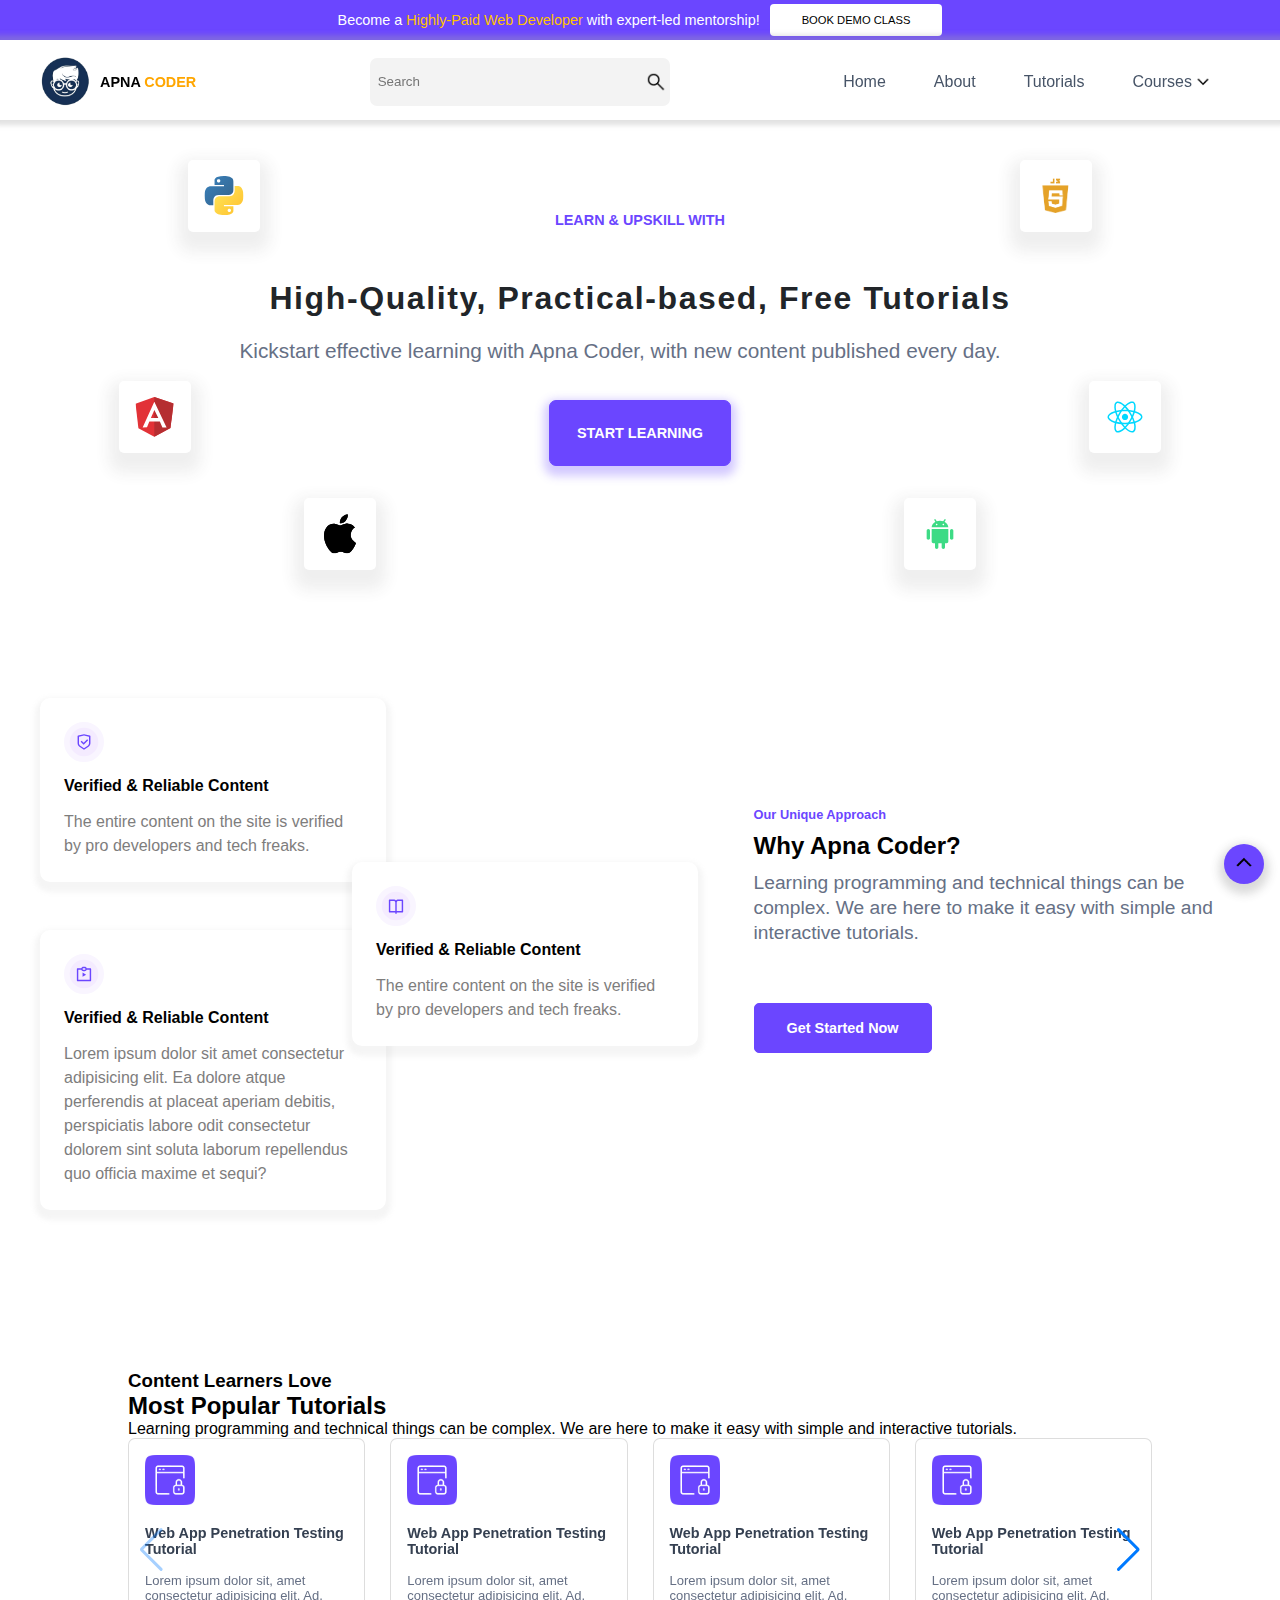
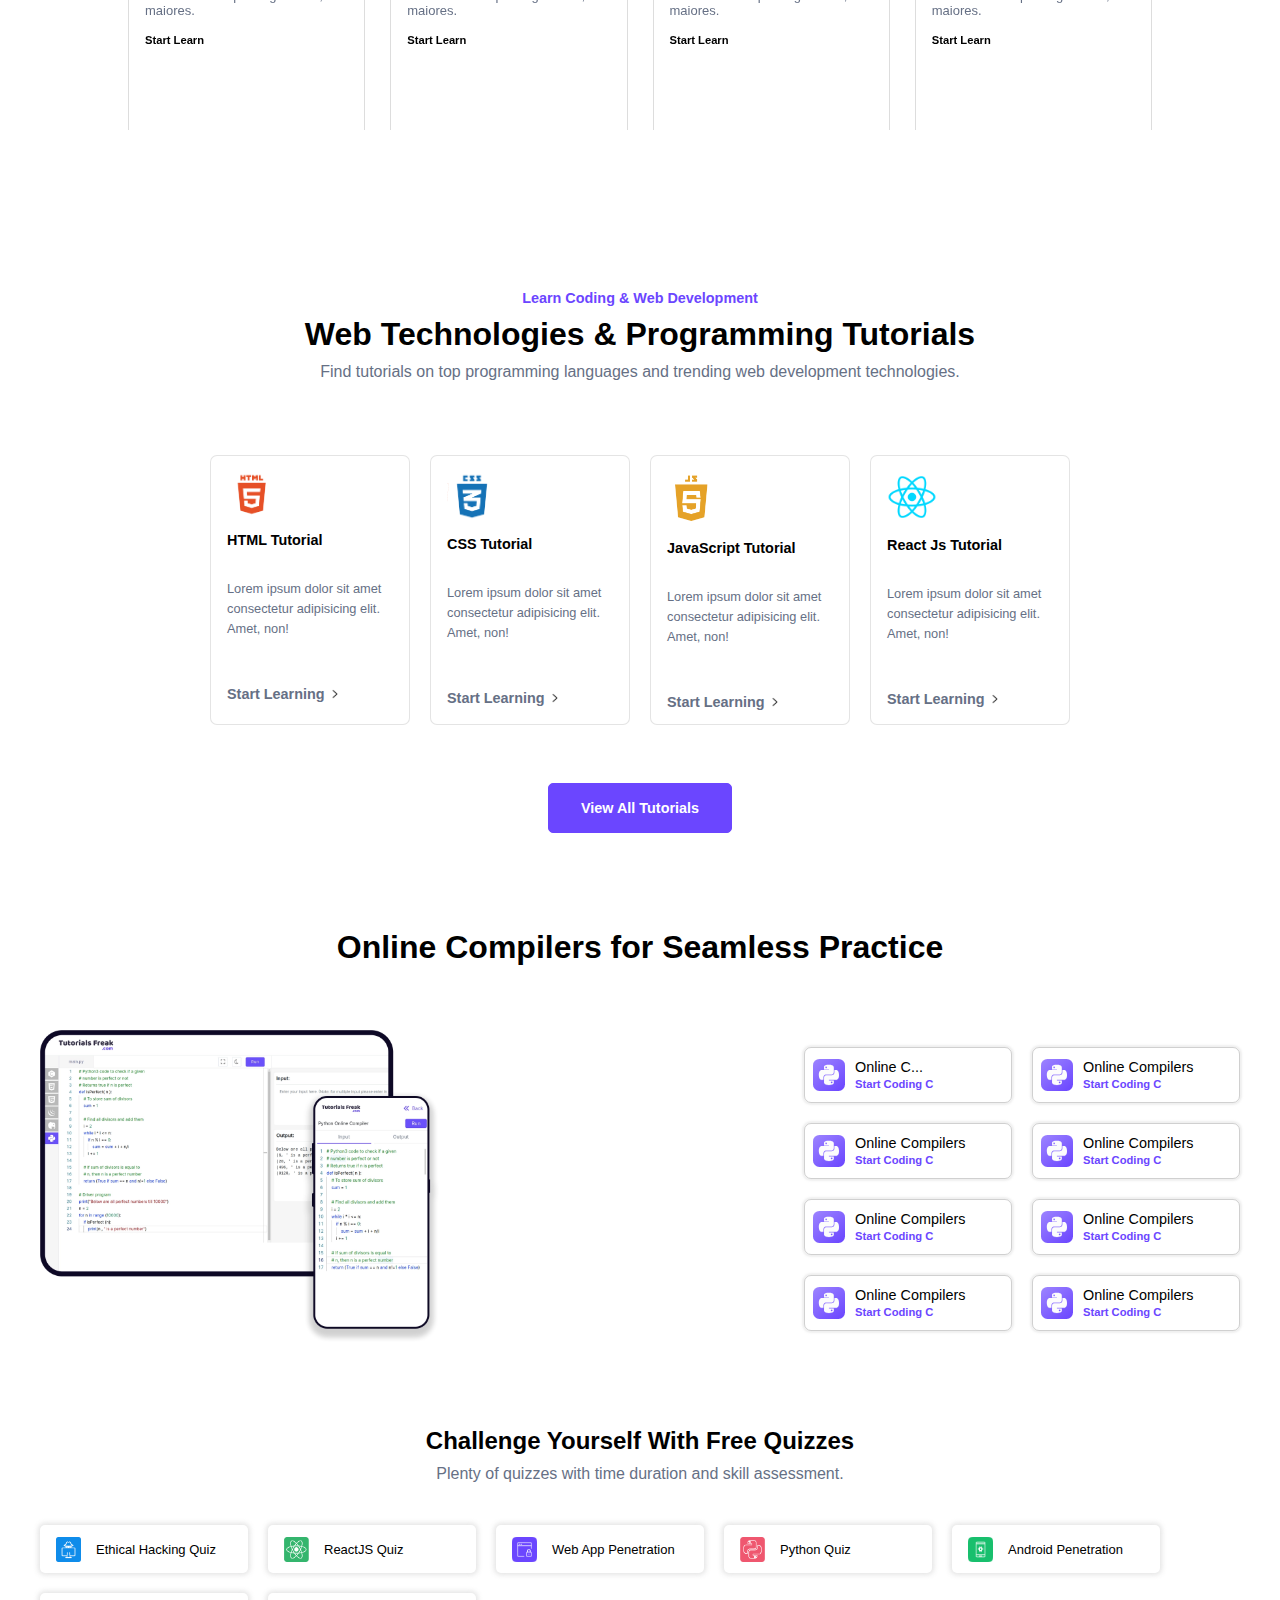
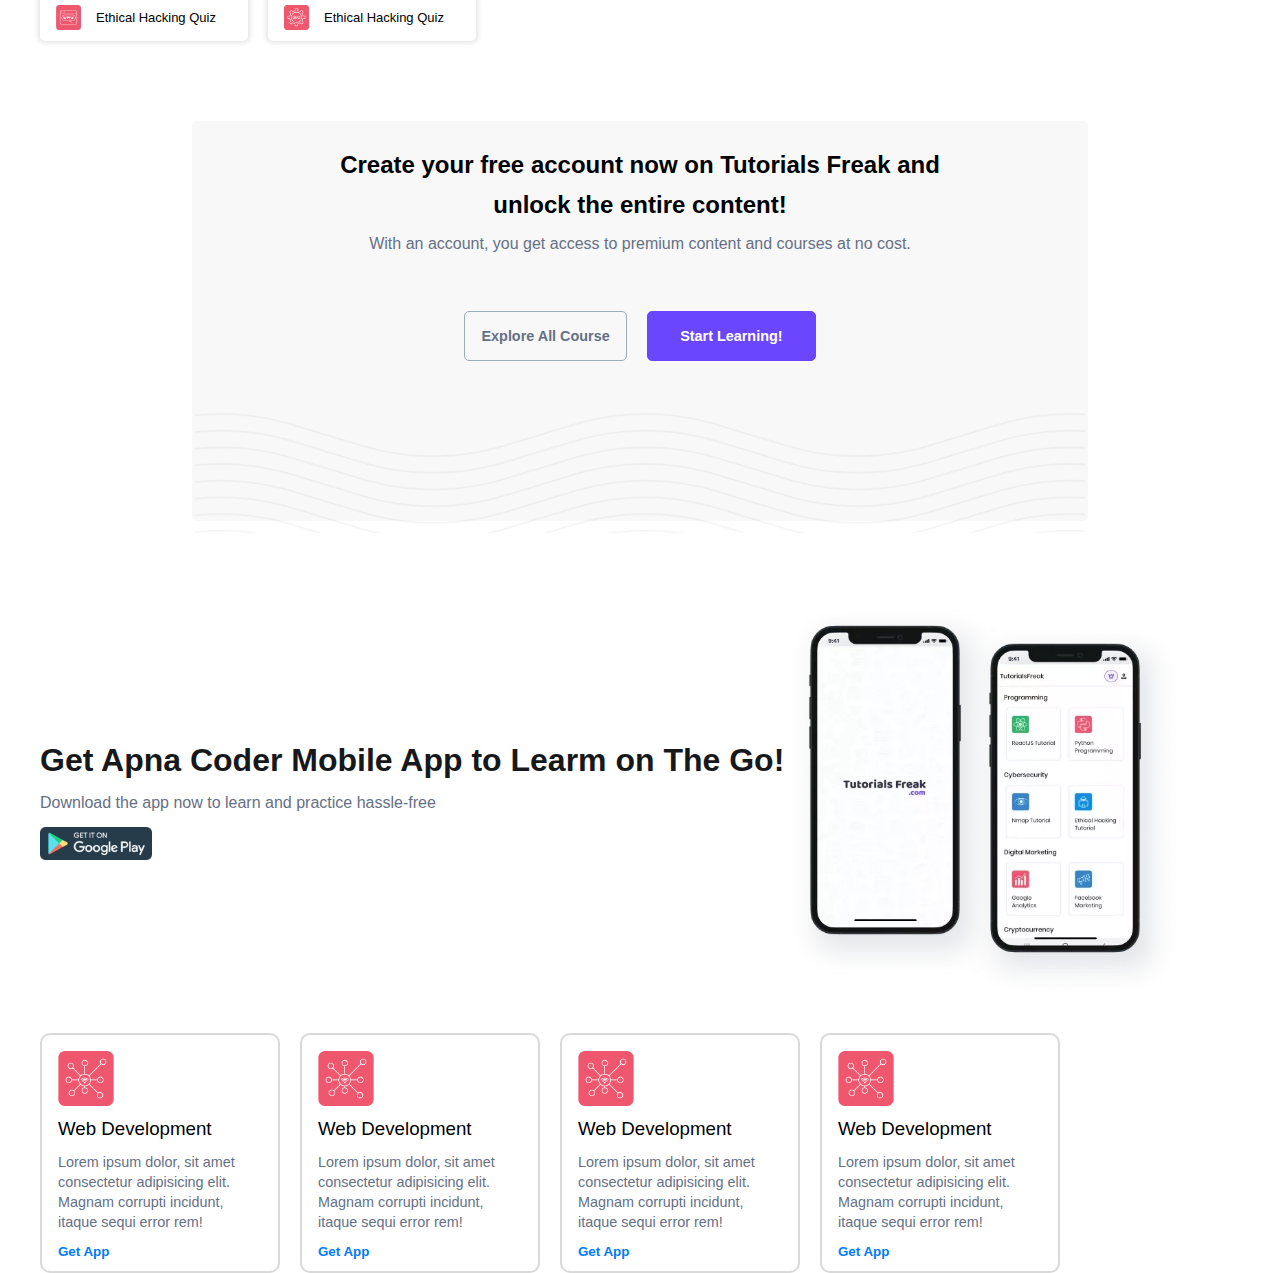
==== commit a08050fe: "UpData4" ====
--- a/index.html
+++ b/index.html
@@ -436,7 +436,7 @@
 
     <!-- Section Create Coding Start -->
     
-    <section class=" container flex">
+    <section class="container">
       <div class="create_bar flex">
         <h2>Create your free account now on Tutorials Freak and unlock the entire content!</h2>
         <p>With an account, you get access to premium content and courses at no cost.</p>
@@ -447,6 +447,49 @@
       </div>
       <img src="./images/setup-layer.webp" alt="">
       </div>
+
+      <div class="mobile_bar flex">
+        <div class="text_mobile flex">
+          <h2>Get Apna Coder Mobile App to Learm on The Go!</h2>
+          <p>Download the app now to learn and practice hassle-free</p>
+          <img src="./images/play-store.png" alt="">
+        </div>
+        <img src="./images/mobile.png" alt="">
+      </div>
+
+      <div class="card_create flex">
+        <div class="card_two flex">
+          <img src="./images/283eae7c-8974-49f2-a0a5-e0ac4c0e9215-1647338853.png" alt="">
+          <h3>Web Development</h3>
+          <p>Lorem ipsum dolor, sit amet consectetur adipisicing elit. Magnam corrupti incidunt, itaque sequi error rem!</p>
+
+          <button>Get App</button>
+        </div>
+
+        <div class="card_two flex">
+          <img src="./images/283eae7c-8974-49f2-a0a5-e0ac4c0e9215-1647338853.png" alt="">
+          <h3>Web Development</h3>
+          <p>Lorem ipsum dolor, sit amet consectetur adipisicing elit. Magnam corrupti incidunt, itaque sequi error rem!</p>
+
+          <button>Get App</button>
+        </div>
+
+        <div class="card_two flex">
+          <img src="./images/283eae7c-8974-49f2-a0a5-e0ac4c0e9215-1647338853.png" alt="">
+          <h3>Web Development</h3>
+          <p>Lorem ipsum dolor, sit amet consectetur adipisicing elit. Magnam corrupti incidunt, itaque sequi error rem!</p>
+
+          <button>Get App</button>
+        </div>
+
+        <div class="card_two flex">
+          <img src="./images/283eae7c-8974-49f2-a0a5-e0ac4c0e9215-1647338853.png" alt="">
+          <h3>Web Development</h3>
+          <p>Lorem ipsum dolor, sit amet consectetur adipisicing elit. Magnam corrupti incidunt, itaque sequi error rem!</p>
+
+          <button>Get App</button>
+        </div>
+      </div>
     </section>
     
     <!-- Section Create Coding Start -->
--- a/Style/App.css
+++ b/Style/App.css
@@ -694,6 +694,78 @@
     padding-top: 2rem;
 }
 
+.create_bar .mobile_bar {
+    justify-content: space-between;
+}
+
+.mobile_bar .text_mobile {
+    flex-direction: column;
+    gap: 15px;
+    align-items: start;
+}
+
+.mobile_bar .text_mobile h2 {
+    font-size: 2rem;
+    color: var(--label-color-16);
+}
+
+.mobile_bar .text_mobile p {
+    color: var(--label-color-1);
+}
+
+.mobile_bar .text_mobile img {
+    width: 7rem;
+}
+
+.mobile_bar img {
+    width: 25rem;
+}
+
+.card_create {
+    gap: 20px;
+    margin-top: 2rem;
+}
+
+.card_create .card_two {
+    width: 15rem;
+    height: 15rem;
+    background-color: white;
+    border: 2px solid rgba(128, 128, 128, 0.301);
+    border-radius: 10px;
+    flex-direction: column;
+    align-items: flex-start;
+    padding: 1rem;
+    gap: 12px;
+    transition: 0.4s;
+    cursor: pointer;
+}
+
+.card_create .card_two:hover {
+    box-shadow: 0 0 13px 15px rgba(211, 211, 211, 0.226);
+}
+
+.card_create .card_two img {
+    width: 3.5rem;
+}
+
+.card_create .card_two h3 {
+    font-weight: 100;
+}
+
+.card_create .card_two p {
+    color: var(--label-color-1);
+    font-size: 0.9rem;
+    line-height: 20px;
+}
+
+.card_create .card_two button {
+    background: none;
+    border: none;
+    color: #007bff;
+    font-weight: bold;
+    cursor: pointer;
+}
+
 /* ========= Section Create Coding End ======== */
 
 @keyframes Geting {
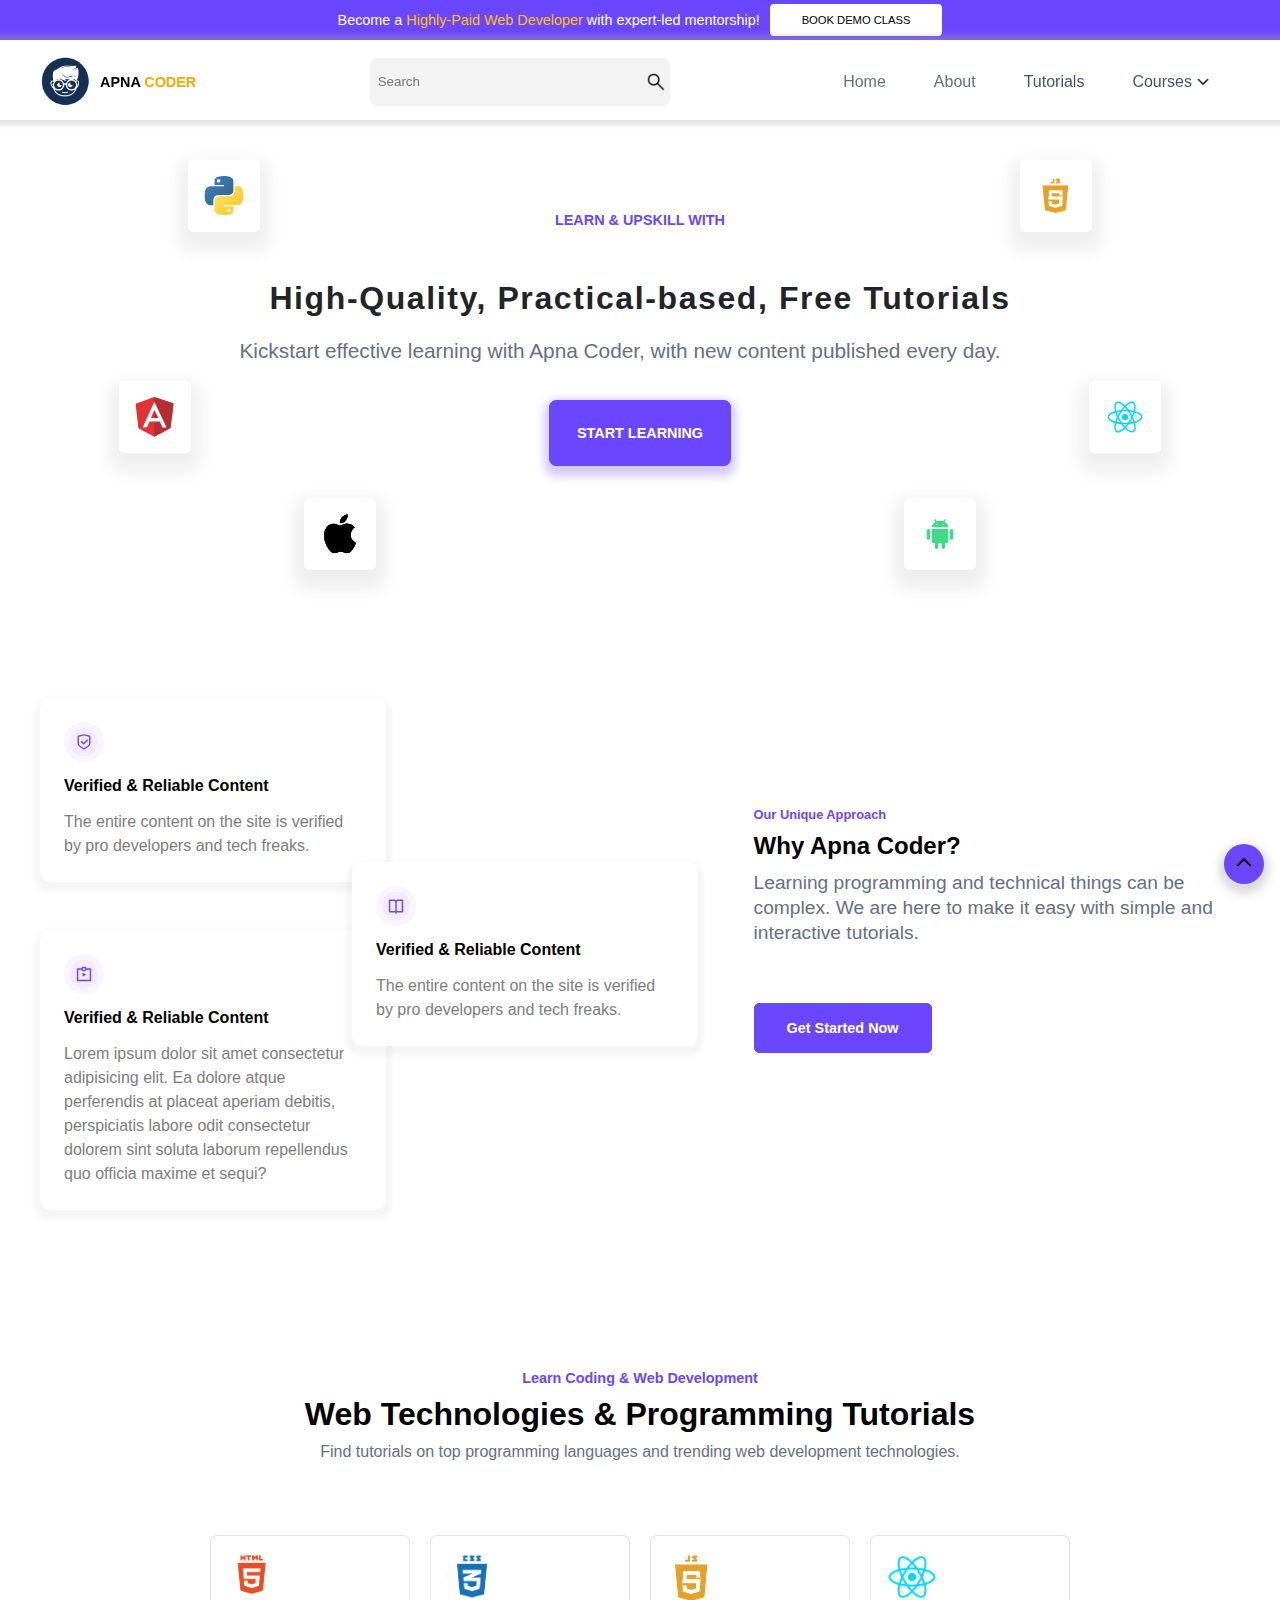
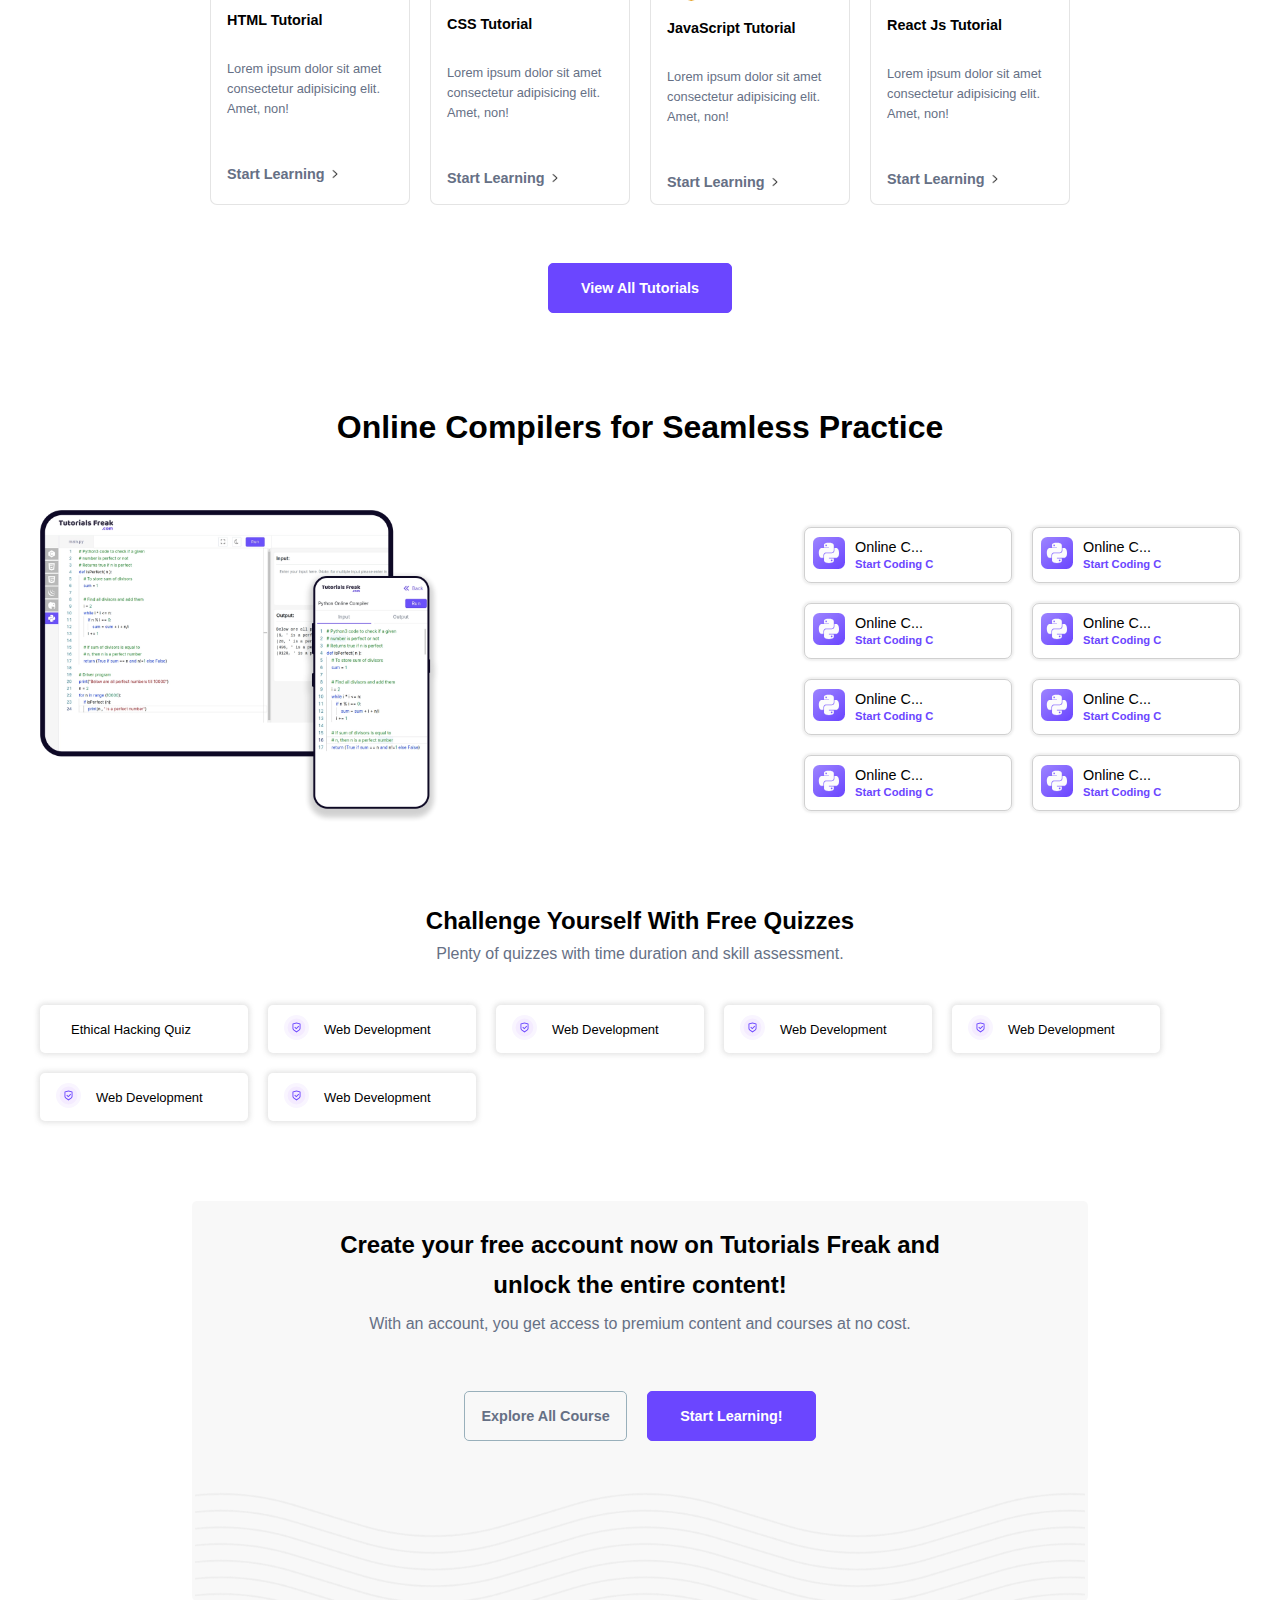
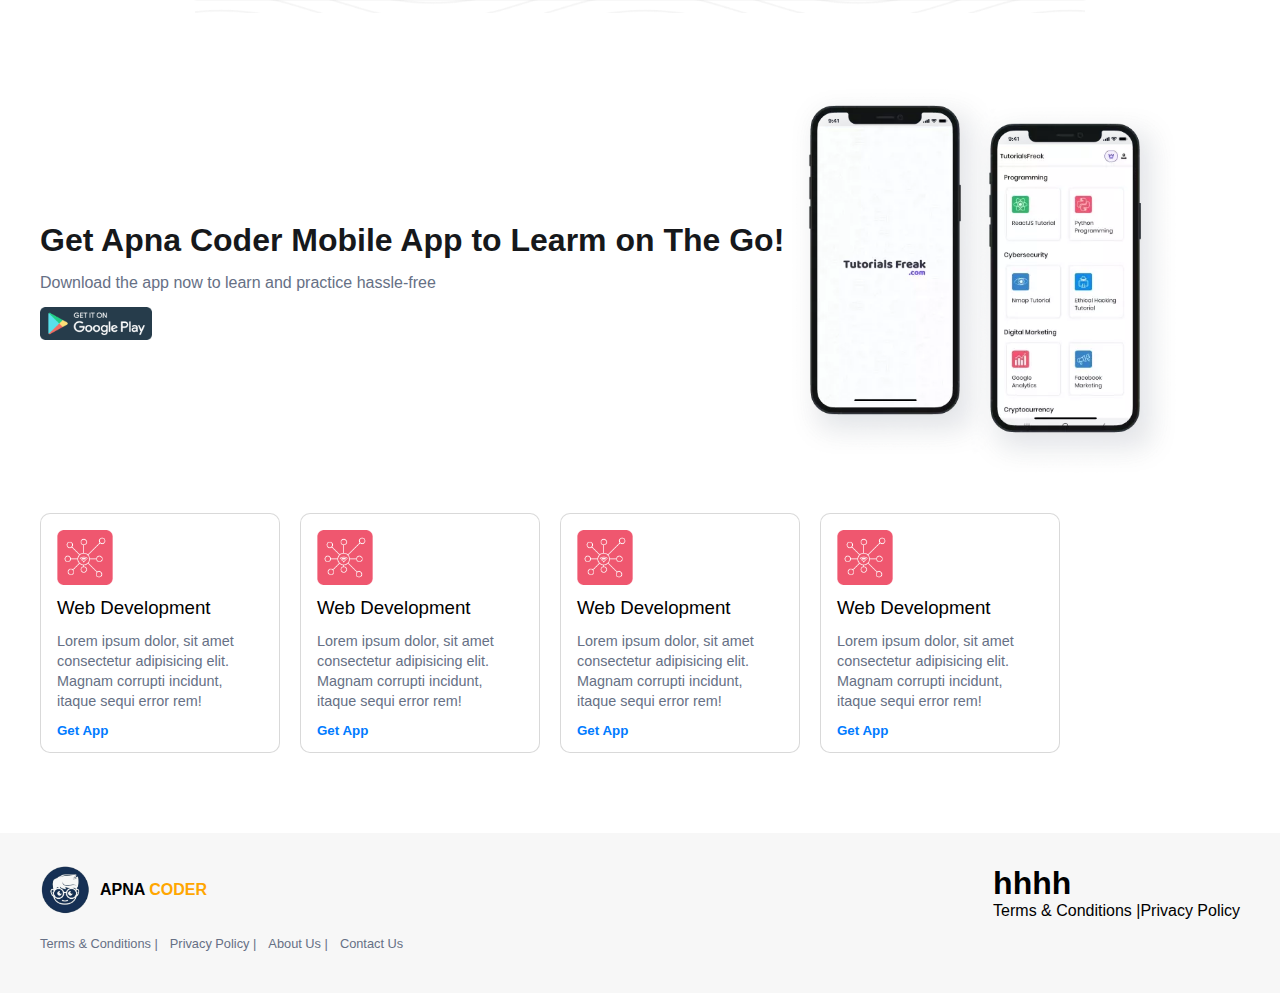
==== commit 91f0af47: "UpData4" ====
--- a/index.html
+++ b/index.html
@@ -38,8 +38,8 @@
 
         <nav class="nav_bar">
           <ul class="flex">
-            <li>Home</li>
-            <li>About</li>
+            <li><a href="#">Home</a></li>
+            <li><a href="About.html">About</a></li>
             <li>Tutorials</li>
             <li class="flex">
               Courses <img src="./images/arrow.png" alt="" class="img_arrow">
@@ -160,7 +160,7 @@
     <!-- Section Coding End -->
 
       <!-- Swiper -->
-  <div class="swiper mySwiper">
+  <!-- <div class="swiper mySwiper">
     <h3>Content Learners Love</h3>
     <h2>Most Popular Tutorials</h2>
     <p>Learning programming and technical things can be complex. We are here to make it easy with simple and interactive tutorials.</p>
@@ -246,9 +246,9 @@
         <h4>Start Learn</h4>
       </div>
     </div>
-    <div class="swiper-button-next"></div>
+    <div class="swiper-button-next swiper_btn"></div>
     <div class="swiper-button-prev"></div>
-  </div>
+  </div> -->
 
   <!-- Swiper JS -->
 
@@ -323,72 +323,91 @@
         <div class="box_gap flex">
           <div class="box_bar flex">
             <div class="box_img flex">
-              <img src="./images/python2.svg" alt="">
+              <div class="image">
+                <img src="./images/python2.svg" alt="">
+              </div>
               <div class="online_text flex">
                 <h4>Online C...</h4>
                 <span>Start Coding C</span>
               </div>
             </div>
+
+            <div class="box_img flex">
+              <div class="image">
+                <img src="./images/python2.svg" alt="">
+              </div>
+              <div class="online_text flex">
+                <h4>Online C...</h4>
+                <span>Start Coding C</span>
+              </div>
+            </div>
+
+            <div class="box_img flex">
+              <div class="image">
+                <img src="./images/python2.svg" alt="">
+              </div>
+              <div class="online_text flex">
+                <h4>Online C...</h4>
+                <span>Start Coding C</span>
+              </div>
+            </div>
+
+            <div class="box_img flex">
+              <div class="image">
+                <img src="./images/python2.svg" alt="">
+              </div>
+              <div class="online_text flex">
+                <h4>Online C...</h4>
+                <span>Start Coding C</span>
+              </div>
+            </div>
   
-            <div class="box_img flex">
+           
+        </div>
+
+        <div class="box_bar flex">
+          <div class="box_img flex">
+            <div class="image">
               <img src="./images/python2.svg" alt="">
-              <div class="online_text flex">
-                <h4>Online Compilers</h4>
-                <span>Start Coding C</span>
-              </div>
-            </div>
-  
-            <div class="box_img flex">
+            </div>
+            <div class="online_text flex">
+              <h4>Online C...</h4>
+              <span>Start Coding C</span>
+            </div>
+          </div>
+
+          <div class="box_img flex">
+            <div class="image">
               <img src="./images/python2.svg" alt="">
-              <div class="online_text flex">
-                <h4>Online Compilers</h4>
-                <span>Start Coding C</span>
-              </div>
-            </div>
-  
-            <div class="box_img flex">
+            </div>
+            <div class="online_text flex">
+              <h4>Online C...</h4>
+              <span>Start Coding C</span>
+            </div>
+          </div>
+
+          <div class="box_img flex">
+            <div class="image">
               <img src="./images/python2.svg" alt="">
-              <div class="online_text flex">
-                <h4>Online Compilers</h4>
-                <span>Start Coding C</span>
-              </div>
-            </div>
-          </div>
-  
-          <div class="box_bar flex">
-            <div class="box_img flex">
+            </div>
+            <div class="online_text flex">
+              <h4>Online C...</h4>
+              <span>Start Coding C</span>
+            </div>
+          </div>
+
+          <div class="box_img flex">
+            <div class="image">
               <img src="./images/python2.svg" alt="">
-              <div class="online_text flex">
-                <h4>Online Compilers</h4>
-                <span>Start Coding C</span>
-              </div>
-            </div>
-  
-            <div class="box_img flex">
-              <img src="./images/python2.svg" alt="">
-              <div class="online_text flex">
-                <h4>Online Compilers</h4>
-                <span>Start Coding C</span>
-              </div>
-            </div>
-  
-            <div class="box_img flex">
-              <img src="./images/python2.svg" alt="">
-              <div class="online_text flex">
-                <h4>Online Compilers</h4>
-                <span>Start Coding C</span>
-              </div>
-            </div>
-  
-            <div class="box_img flex">
-              <img src="./images/python2.svg" alt="">
-              <div class="online_text flex">
-                <h4>Online Compilers</h4>
-                <span>Start Coding C</span>
-              </div>
-            </div>
-          </div>
-        </div>
+            </div>
+            <div class="online_text flex">
+              <h4>Online C...</h4>
+              <span>Start Coding C</span>
+            </div>
+          </div>
+
+         
+      </div>
       </div>
     </section>
 
@@ -402,34 +421,54 @@
 
       <div class="challenge_bar flex">
         <div class="free_box flex">
-          <img src="./images/cyber-security-1.png" alt="">
-          <span>Ethical Hacking Quiz</span>
-        </div>
-        <div class="free_box flex">
-          <img src="./images/react-icon.png" alt="">
-          <span>ReactJS Quiz</span>
-        </div>
-        <div class="free_box flex">
-          <img src="./images/web app.png" alt="">
-          <span>Web App Penetration</span>
-        </div>
-        <div class="free_box flex">
-          <img src="./images/py.png" alt="">
-          <span>Python Quiz</span>
-        </div>
-        <div class="free_box flex">
-          <img src="./images/app.png" alt="">
-          <span>Android Penetration</span>
-        </div>
-        <div class="free_box flex">
-          <img src="./images/web-technologies.png" alt="">
-          <span>Ethical Hacking Quiz</span>
-        </div>
-        <div class="free_box flex">
-          <img src="./images/seo.png" alt="">
-          <span>Ethical Hacking Quiz</span>
-        </div>
-      </div>
+          <div class="image">
+            <img src="./images" alt="">
+          </div>
+          
+          <h4>Ethical Hacking Quiz</h4>
+        </div>
+        <div class="free_box flex">
+          <div class="image">
+            <img src="./images/1.svg" alt="">
+          </div>
+          
+          <h4>Web Development</h4>
+        </div>
+        <div class="free_box flex">
+          <div class="image">
+            <img src="./images/1.svg" alt="">
+          </div>
+          
+          <h4>Web Development</h4>
+        </div>
+        <div class="free_box flex">
+          <div class="image">
+            <img src="./images/1.svg" alt="">
+          </div>
+          
+          <h4>Web Development</h4>
+        </div>
+        <div class="free_box flex">
+          <div class="image">
+            <img src="./images/1.svg" alt="">
+          </div>
+          
+          <h4>Web Development</h4>
+        </div>
+        <div class="free_box flex">
+          <div class="image">
+            <img src="./images/1.svg" alt="">
+          </div>
+          
+          <h4>Web Development</h4>
+        </div>
+        <div class="free_box flex">
+          <div class="image">
+            <img src="./images/1.svg" alt="">
+          </div>
+          
+          <h4>Web Development</h4>
+        </div>
     </section> 
 
     <!-- Section Challenge Coding End -->
@@ -492,7 +531,44 @@
       </div>
     </section>
     
-    <!-- Section Create Coding Start -->
+    <!-- Section Create Coding End -->
+    
+    <!-- Section Footer Coding Start -->
+
+    <footer class="footer_bar container flex">
+      <div class="footer_one flex">
+        <div class="logo flex">
+        <img src="./images/logo.png" alt="" />
+        <h3>Apna <span>Coder</span></h3>
+      </div>
+
+      <ul class="flex">
+        <li>Terms & Conditions |</li>
+        <li>Privacy Policy |</li>
+        <li>About Us |</li>
+        <li>Contact Us</li>
+      </ul>
+      </div>
+
+      <div class="footer_two">
+        <div class="icon flex">
+          <h1>h</h1>
+          <h1>h</h1>
+          <h1>h</h1>
+          <h1>h</h1>
+        </div>
+
+        <ul class="flex">
+          <li>Terms & Conditions |</li>
+          <li>Privacy Policy</li>
+        </ul>
+      </div>
+    </footer>
+  
+
+    <!-- Section Footer Coding End -->
+
+
 
   
   <script src="https://cdn.jsdelivr.net/npm/swiper@11/swiper-bundle.min.js"></script>
--- a/Style/App.css
+++ b/Style/App.css
@@ -40,6 +40,15 @@
     list-style: none;
 }
 
+a {
+    text-decoration: none;
+    color: var(--label-color-1);
+}
+
+a:hover {
+    color: var(--label-color-4);
+}
+
 .btn_now {
     padding: 1rem 2rem;
     border: none;
@@ -427,12 +436,9 @@
 /* ========= Section One Coding End ======== */
 
 
-
-  
-
 .swiper {
     width: 80%;
-    height: 40vh;
+    height: 50vh;
     margin-top: 10rem;
   }
 
@@ -466,6 +472,7 @@
       font-size: 0.7rem;
       padding-top: 1rem;
   }
+
 
 /* ========= Section Web Dev Coding Start ======== */
 
@@ -570,7 +577,7 @@
     cursor: pointer;
 }
 
-.online_box .box_bar .box_img img {
+.online_box .box_bar .box_img .image img {
     width: 2rem;
 }
 
@@ -633,12 +640,13 @@
     transform: translateX(3px);
 }
 
-.challenge_bar .free_box img {
+.challenge_bar .free_box .image img {
     width: 25px;
 }
 
-.challenge_bar .free_box span {
+.challenge_bar .free_box h4 {
     font-size: 13px;
+    font-weight: 100;
 }
 
 /* ========= Section Challenge Coding End ======== */
@@ -730,7 +738,7 @@
     width: 15rem;
     height: 15rem;
     background-color: white;
-    border: 2px solid rgba(128, 128, 128, 0.301);
+    border: 1px solid rgba(128, 128, 128, 0.301);
     border-radius: 10px;
     flex-direction: column;
     align-items: flex-start;
@@ -768,6 +776,56 @@
 
 /* ========= Section Create Coding End ======== */
 
+/* ========= Section Footer Coding Start ======== */
+
+.footer_bar {
+    width: 100%;
+    height: 10rem;
+    background-color:#dddddd3b;
+    margin-top: 5rem;
+    justify-content: space-between;
+    align-items: flex-start;
+    padding-top: 2rem;
+}
+
+.footer_bar .footer_one {
+    flex-direction: column;
+    align-items: flex-start;
+    gap: 20px;
+}
+
+.footer_one .logo h3 {
+    font-size: 1rem;
+    text-transform: uppercase;
+    padding-left: 10px;
+}
+
+.footer_one .logo span {
+    color: #ffa600;
+}
+
+.footer_one .logo img {
+    width: 50px;
+}
+
+.footer_one ul {
+    gap: 12px;
+}
+
+.footer_one ul li {
+    color: var(--label-color-1);
+    font-size: 0.8rem;
+    cursor: pointer;
+    transition: 0.4s;
+}
+
+.footer_one ul li:hover {
+    color: #007bff;
+}
+
+
+/* ========= Section Footer Coding End ======== */
+
 @keyframes Geting {
     0% {
         opacity: 0;
--- a/Style/Responsive Design.css
+++ b/Style/Responsive Design.css
@@ -82,8 +82,20 @@
     .learn_coder .learn_bar {
         flex-wrap: wrap;
     }
+
+    .card_create {
+        flex-wrap: wrap;
+    }
     
-
+    .about_section {
+        flex-direction: column;
+        width: 80%;
+        text-align: center;
+    }
+
+    .about_section .text_about h3 {
+        margin: auto;
+    }
 
 }
 
@@ -132,7 +144,37 @@
         width: 100%;
     }
     
-
+    .create_bar {
+        text-align: center;
+        gap: 10px;
+    }
+
+    .create_bar h2 {
+        line-height: 25px;
+        font-size: 1.2rem;
+    }
+
+    .mobile_bar {
+        flex-direction: column-reverse;
+        text-align: center;
+    }
+
+    .mobile_bar .text_mobile p,img {
+        margin: auto;
+    }
+
+    .card_create .card_two {
+        width: 100%;
+        text-align: center;
+    }
+
+    .card_create .card_two h3,button {
+        margin: auto;
+    }
+
+    .footer_bar {
+        flex-wrap: wrap;
+    }
 
 }
 
